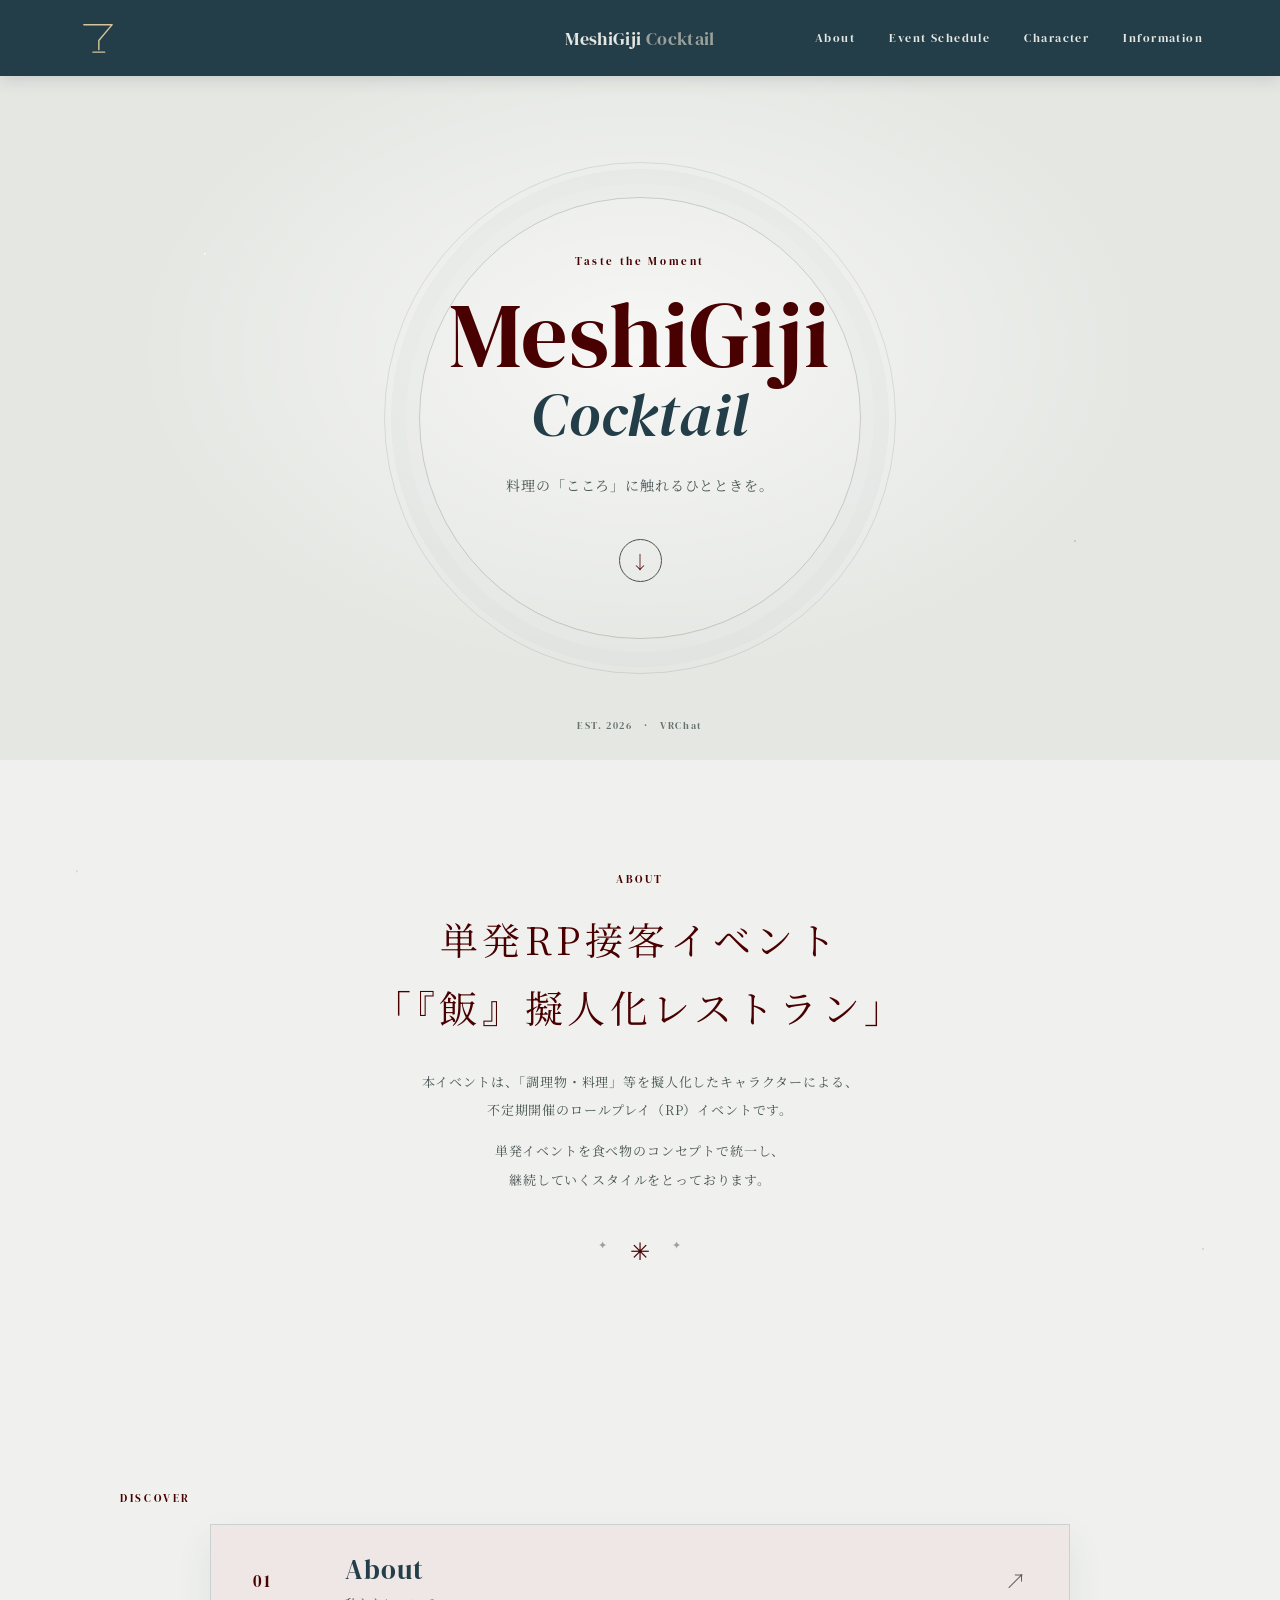
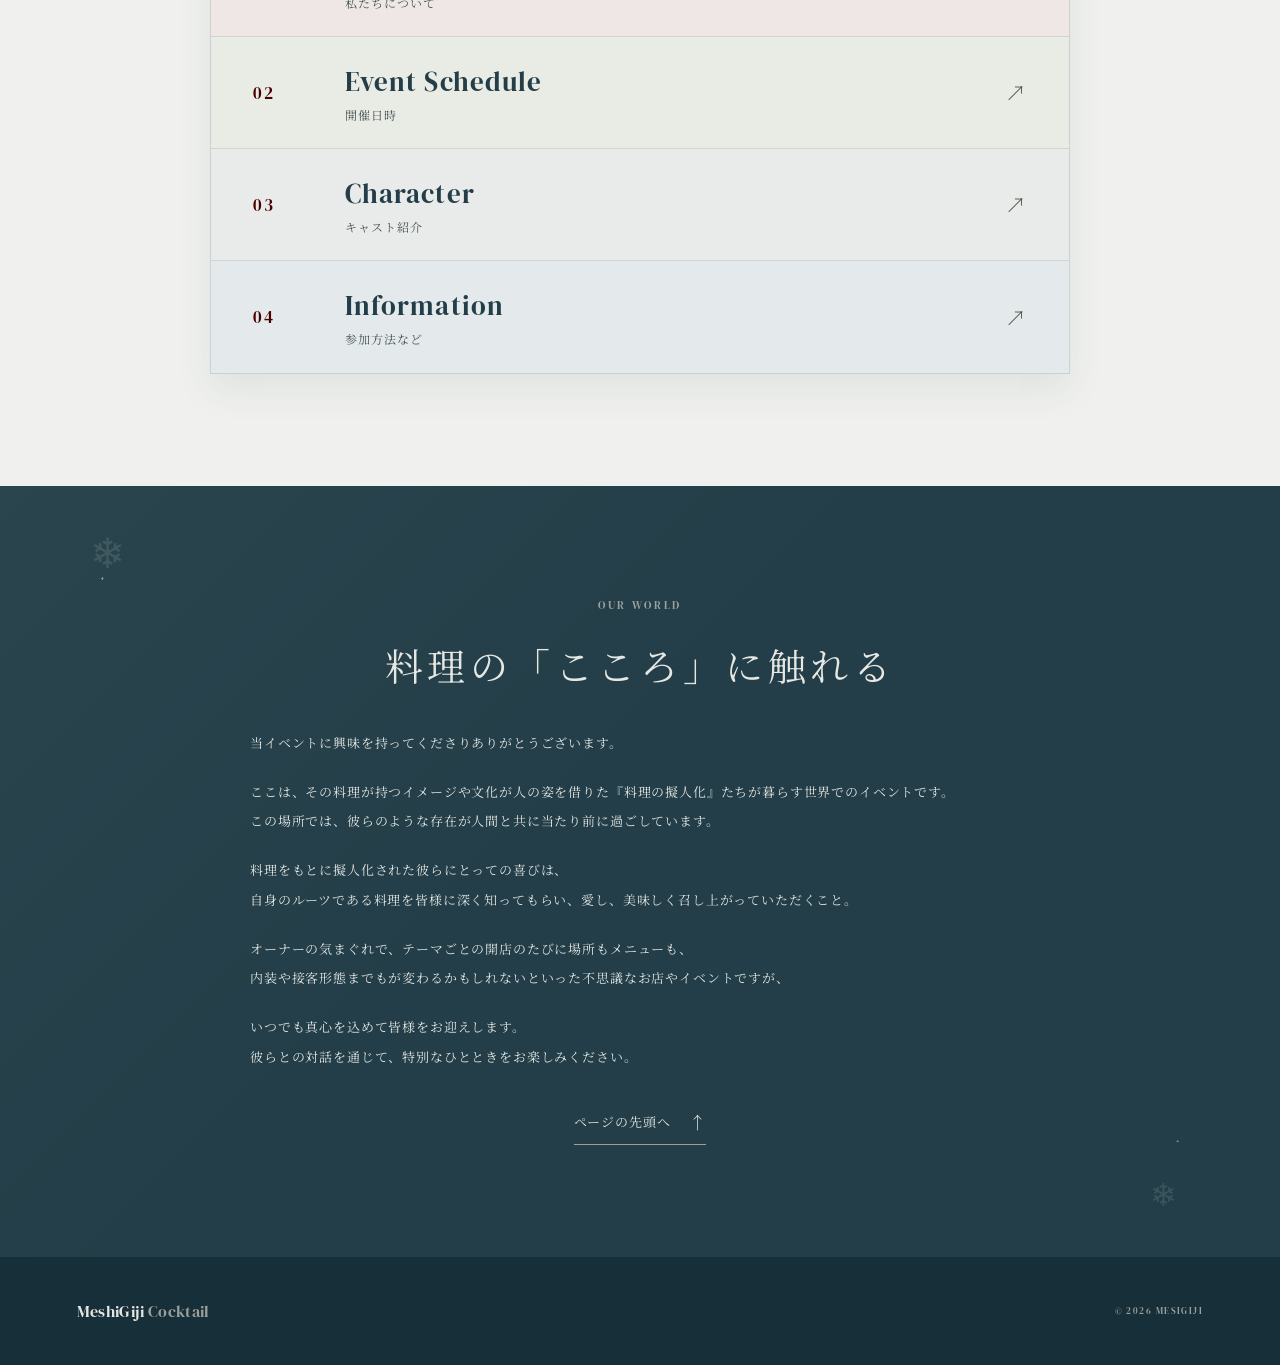
==== index.html @ dd45f4fa "ヒーロー表記を EST. 2026 · VRChat に変更" ====
<!doctype html>
<html lang="ja">
<head>
  <meta charset="utf-8">
  <meta name="viewport" content="width=device-width, initial-scale=1">
  <meta name="theme-color" content="#233e48">
  <meta name="description" content="料理の「こころ」に触れるひとときを。単発RP接客イベント『飯』擬人化レストラン">
  <title>MeshiGiji Cocktail</title>
  <link rel="preconnect" href="https://fonts.googleapis.com">
  <link rel="preconnect" href="https://fonts.gstatic.com" crossorigin>
  <link href="https://fonts.googleapis.com/css2?family=DM+Serif+Display&family=Noto+Serif+JP:wght@400;500;600&display=swap" rel="stylesheet">
  <link rel="stylesheet" href="style.css">
</head>
<body>
  <header class="site-header">
    <a class="brand" href="#top" aria-label="MeshiGiji Cocktail ホーム">
      <svg class="brand-mark" viewBox="0 0 48 48" aria-hidden="true" focusable="false">
        <path d="M7 8h34L25 27v11m-7 3h14" />
      </svg>
    </a>
    <a class="wordmark" href="#top">MeshiGiji <i>Cocktail</i></a>
    <button class="menu-toggle" type="button" aria-label="メニューを開く" aria-expanded="false" aria-controls="site-nav"><span></span><span></span></button>
    <nav class="site-nav" id="site-nav" aria-label="メインメニュー">
      <a href="index.html#about">About</a><a href="schedule.html">Event Schedule</a><a href="character.html">Character</a><a href="information.html">Information</a>
    </nav>
  </header>
  <main id="top">
    <section class="hero" aria-labelledby="hero-title">
      <p class="eyebrow">Taste the Moment</p>
      <h1 id="hero-title">MeshiGiji <span>Cocktail</span></h1>
      <p class="hero-copy">料理の「こころ」に触れるひとときを。</p>
      <a class="round-link" href="#about" aria-label="About へ移動">↓</a>
      <span class="hero-note">EST. 2026　·　VRChat</span>
    </section>
    <section class="intro section" id="about">
      <p class="eyebrow">ABOUT</p>
      <h2>単発RP接客イベント<br>「『飯』擬人化レストラン」</h2>
      <div class="section-copy about-copy">
        <p>本イベントは、「調理物・料理」等を擬人化したキャラクターによる、<br class="desktop-break">不定期開催のロールプレイ（RP）イベントです。</p>
        <p>単発イベントを食べ物のコンセプトで統一し、<br class="desktop-break">継続していくスタイルをとっております。</p>
      </div>
      <span class="ornament" aria-hidden="true">✳</span>
    </section>
    <section class="page-links section" aria-label="サイト案内">
      <p class="eyebrow">DISCOVER</p>
      <div class="layer-stack">
        <a class="layer-link layer-about" href="index.html#about"><span class="layer-index">01</span><span class="layer-copy"><span class="layer-title">About</span><span class="layer-description">私たちについて</span></span><span class="layer-arrow" aria-hidden="true">↗</span></a>
        <a class="layer-link layer-schedule" href="schedule.html"><span class="layer-index">02</span><span class="layer-copy"><span class="layer-title">Event Schedule</span><span class="layer-description">開催日時</span></span><span class="layer-arrow" aria-hidden="true">↗</span></a>
        <a class="layer-link layer-character" href="character.html"><span class="layer-index">03</span><span class="layer-copy"><span class="layer-title">Character</span><span class="layer-description">キャスト紹介</span></span><span class="layer-arrow" aria-hidden="true">↗</span></a>
        <a class="layer-link layer-information" href="information.html"><span class="layer-index">04</span><span class="layer-copy"><span class="layer-title">Information</span><span class="layer-description">参加方法など</span></span><span class="layer-arrow" aria-hidden="true">↗</span></a>
      </div>
    </section>
    <section class="closing section" id="guide">
      <p class="eyebrow">OUR WORLD</p>
      <h2>料理の「こころ」に触れる</h2>
      <div class="closing-copy">
        <p>当イベントに興味を持ってくださりありがとうございます。</p>
        <p>ここは、その料理が持つイメージや文化が人の姿を借りた『料理の擬人化』たちが暮らす世界でのイベントです。<br class="desktop-break">この場所では、彼らのような存在が人間と共に当たり前に過ごしています。</p>
        <p>料理をもとに擬人化された彼らにとっての喜びは、<br class="desktop-break">自身のルーツである料理を皆様に深く知ってもらい、愛し、美味しく召し上がっていただくこと。</p>
        <p>オーナーの気まぐれで、テーマごとの開店のたびに場所もメニューも、<br class="desktop-break">内装や接客形態までもが変わるかもしれないといった不思議なお店やイベントですが、</p>
        <p>いつでも真心を込めて皆様をお迎えします。<br class="desktop-break">彼らとの対話を通じて、特別なひとときをお楽しみください。</p>
      </div>
      <a class="text-link" href="#top">ページの先頭へ <span>↑</span></a>
    </section>
  </main>
  <footer class="site-footer"><a class="footer-brand" href="index.html">MeshiGiji <i>Cocktail</i></a><span>© 2026 MESIGIJI</span></footer>
  <script src="script.js"></script>
</body>
</html>
---- style.css ----
:root {
  --wine: #490001;
  --olive: #4e5345;
  --mist: #9aa09c;
  --blue: #233e48;
  --ink: #202c2c;
  --ink-soft: #475454;
  --cream: #e5e7e3;
  --paper: #f0f1ee;
  --serif: "DM Serif Display", "Noto Serif JP", serif;
  --jp: "Noto Serif JP", serif;
}

* { box-sizing: border-box; }
html { scroll-behavior: smooth; }
body {
  margin: 0;
  color: var(--ink);
  background-color: var(--cream);
  background-image:
    radial-gradient(2px 2px at 8% 14%, rgba(255,255,255,.8) 50%, transparent 60%),
    radial-gradient(1.5px 1.5px at 83% 24%, rgba(35,62,72,.18) 50%, transparent 60%),
    radial-gradient(2px 2px at 94% 78%, rgba(255,255,255,.9) 50%, transparent 60%),
    radial-gradient(1px 1px at 18% 88%, rgba(35,62,72,.15) 50%, transparent 60%);
  font: 14px var(--jp), serif;
  letter-spacing: .06em;
}

.site-header {
  height: 76px;
  padding: 0 clamp(22px, 6vw, 96px);
  display: flex;
  align-items: center;
  justify-content: space-between;
  position: relative;
  z-index: 2;
  color: var(--cream);
  background: var(--blue);
  box-shadow: 0 3px 16px rgba(13,32,39,.14);
}
.brand { display: flex; width: 42px; height: 42px; align-items: center; justify-content: center; color: inherit; }
.brand-mark { display: block; width: 40px; height: 40px; fill: none; stroke: #d5c598; stroke-width: 1.7; stroke-linecap: round; stroke-linejoin: round; }
.wordmark, .footer-brand {
  position: absolute; left: 50%; transform: translateX(-50%);
  color: inherit; text-decoration: none; font: 18px var(--serif); letter-spacing: .02em;
}
.wordmark i, .footer-brand i { color: var(--mist); font-style: normal; }
.site-nav { display: flex; gap: 34px; }
.site-nav a { color: inherit; text-decoration: none; font: 12px var(--serif); letter-spacing: .12em; }
.menu-toggle { display: none; }

.hero {
  min-height: 620px; height: min(76vh, 820px); position: relative; overflow: hidden;
  display: flex; flex-direction: column; align-items: center; justify-content: center;
  text-align: center;
  background:
    radial-gradient(ellipse at 50% 40%, rgba(255,255,255,.68), transparent 56%),
    radial-gradient(1.5px 1.5px at 16% 26%, rgba(255,255,255,.9) 50%, transparent 60%),
    radial-gradient(2px 2px at 84% 68%, rgba(35,62,72,.16) 50%, transparent 60%),
    var(--cream);
}
.hero::before, .hero::after {
  content: ""; position: absolute; width: 440px; height: 440px; border: 1px solid rgba(78,83,69,.24);
  border-radius: 50%; pointer-events: none;
}
.hero::before { box-shadow: 0 0 0 13px rgba(255,255,255,.10), 0 0 0 28px rgba(35,62,72,.025); }
.hero::after { width: 510px; height: 510px; border-color: rgba(35,62,72,.12); }
.eyebrow { margin: 0 0 18px; color: var(--wine); font: 11px var(--serif); letter-spacing: .24em; }
h1, h2, p { margin-top: 0; }
h1 { margin-bottom: 24px; color: var(--wine); font: clamp(44px, 8vw, 92px)/1.05 var(--serif); letter-spacing: .01em; }
h1 span { display: block; color: var(--blue); font-size: .65em; font-style: italic; }
.hero-copy { margin-bottom: 38px; color: var(--ink-soft); font-size: 14px; line-height: 2.2; }
.round-link { width: 43px; height: 43px; display: grid; place-items: center; border: 1px solid var(--olive); border-radius: 50%; color: var(--wine); text-decoration: none; font-size: 18px; transition: .2s; }
.round-link:hover { color: white; background: var(--olive); }
.hero-note { position: absolute; bottom: 28px; color: #65716f; font: 10px var(--serif); letter-spacing: .16em; }

.section { padding: 112px max(24px, calc((100% - 1040px)/2)); }
.site-header a, .site-header button { scroll-margin-top: 16px; }
.section[id], .hero[id] { scroll-margin-top: 24px; }
.intro {
  position: relative; text-align: center; background-color: var(--paper);
  background-image: radial-gradient(2px 2px at 6% 18%, rgba(35,62,72,.13) 50%, transparent 60%), radial-gradient(2px 2px at 94% 79%, rgba(35,62,72,.13) 50%, transparent 60%);
}
.intro h2, .closing h2 { margin: 0 0 26px; color: var(--wine); font: clamp(25px, 4vw, 38px)/1.8 var(--jp); font-weight: 400; letter-spacing: .12em; }
.section-copy { color: var(--ink-soft); font-size: 13px; line-height: 2.2; }
.about-copy p { margin: 0 0 12px; }
.ornament { display: block; position: relative; margin-top: 38px; color: var(--wine); font-size: 24px; }
.ornament::before, .ornament::after { content: "✦"; position: absolute; top: 4px; color: var(--mist); font-size: 11px; }
.ornament::before { left: calc(50% - 42px); }
.ornament::after { right: calc(50% - 42px); }

.collection {
  background-color: var(--cream);
  background-image: radial-gradient(1.5px 1.5px at 4% 15%, rgba(255,255,255,.9) 50%, transparent 60%), radial-gradient(2px 2px at 97% 45%, rgba(35,62,72,.13) 50%, transparent 60%);
}
.section-heading { display: flex; align-items: end; justify-content: space-between; margin-bottom: 40px; }
.section-heading h2 { margin: 0; color: var(--wine); font: 36px var(--serif); letter-spacing: .04em; }
.heading-note { margin: 0 0 5px; color: var(--ink-soft); font: 12px var(--serif); letter-spacing: .04em; }
.card-grid { display: grid; grid-template-columns: repeat(3, 1fr); gap: 26px; }
.feature-card { color: inherit; text-align: center; text-decoration: none; }
.card-art {
  width: min(100%, 260px); aspect-ratio: 1; position: relative; overflow: hidden; display: grid; place-items: center;
  margin: 0 auto 21px; border: 1px solid rgba(35,62,72,.18); border-radius: 50%; box-shadow: 0 5px 14px rgba(35,62,72,.07); transition: transform .3s;
}
.feature-card:hover .card-art { transform: translateY(-5px); }
.card-art::before, .card-art::after { content: ""; position: absolute; width: 72%; height: 72%; border: 1px solid rgba(35,62,72,.14); border-radius: 50%; }
.card-art::after { width: 56%; height: 56%; border-color: rgba(73,0,1,.13); }
.card-art span { z-index: 1; color: var(--blue); font: 30px var(--serif); }
.art-one { background: radial-gradient(circle at 38% 35%, #f5f7f4, #dfe6e3 72%, #9aa09c); }
.art-two { background: radial-gradient(circle at 62% 38%, #f5f7f4, #e5e7e3 72%, #9aa09c); }
.art-three { background: radial-gradient(circle at 38% 30%, #f5f7f4, #e7e4df 72%, #9aa09c); }
.card-label { display: block; margin-bottom: 6px; color: var(--wine); font: 19px var(--serif); }
.card-caption { color: var(--ink-soft); font-size: 11px; }
.page-links { background: var(--paper); }
.layer-stack { display: grid; gap: 0; max-width: 860px; margin: 0 auto; border: 1px solid rgba(35,62,72,.18); box-shadow: 0 16px 34px rgba(35,62,72,.08); }
.layer-link { min-height: 112px; padding: 20px clamp(20px, 4vw, 42px); display: grid; grid-template-columns: 70px 1fr 30px; align-items: center; gap: 22px; color: var(--ink); text-decoration: none; border-bottom: 1px solid rgba(35,62,72,.12); transition: filter .2s, padding .2s; }
.layer-link:last-child { border-bottom: 0; }
.layer-link:hover { filter: brightness(.97); padding-left: clamp(25px, 4.5vw, 48px); }
.layer-about { background: #eee7e5; }
.layer-schedule { background: #e9ebe5; }
.layer-character { background: #e8ebea; }
.layer-information { background: #e4eaeb; }
.layer-index { color: var(--wine); font: 17px var(--serif); letter-spacing: .1em; }
.layer-copy { display: grid; gap: 6px; }
.layer-title { color: var(--blue); font: clamp(20px, 3vw, 27px) var(--serif); letter-spacing: .04em; }
.layer-description { color: var(--ink-soft); font-size: 12px; letter-spacing: .08em; }
.layer-arrow { color: var(--olive); text-align: right; font: 21px var(--serif); }
.subpage-main { min-height: 62vh; }
.subpage-heading { min-height: 340px; display: flex; flex-direction: column; align-items: center; justify-content: center; text-align: center; background: radial-gradient(ellipse at 50% 40%, rgba(255,255,255,.65), transparent 58%), var(--cream); }
.subpage-heading h1 { margin: 0 0 14px; font-size: clamp(38px, 7vw, 68px); }
.subpage-heading p:last-child { color: var(--ink-soft); font-size: 13px; }
.subpage-content { max-width: 900px; min-height: 300px; margin: 0 auto; padding: 86px 24px; text-align: center; }
.subpage-content h2 { margin-bottom: 20px; color: var(--wine); font: 30px var(--jp); font-weight: 400; }
.subpage-content p { color: var(--ink-soft); line-height: 2.2; }
.back-home { display: inline-block; margin-top: 24px; padding-bottom: 7px; border-bottom: 1px solid var(--mist); color: var(--blue); text-decoration: none; font: 13px var(--serif); }
.character-heading { min-height: 280px; }
.character-title-strip { width: min(100%, 1400px); min-height: 155px; margin: 0 auto; padding: 25px clamp(26px, 7.5vw, 112px) 19px; display: flex; align-items: flex-end; justify-content: space-between; gap: 20px; border-bottom: 1px solid rgba(78,83,69,.2); background: var(--paper); }
.character-title-strip .eyebrow { margin: 0 0 7px; color: var(--olive); }
.character-title-strip h2 { margin: 0; color: var(--blue); font: clamp(54px, 7.5vw, 104px)/.94 var(--serif); letter-spacing: .01em; }
.character-title-strip .character-japanese { margin: 0 0 8px; font-size: clamp(20px, 2.5vw, 30px); }
.character-hero { width: min(100%, 1400px); aspect-ratio: 3508 / 2480; height: auto; min-height: 0; position: relative; z-index: 8; isolation: isolate; margin: 0 auto; overflow: visible; background: #e8e6df; }
.character-backdrop { position: absolute; z-index: 0; inset: 0; display: block; overflow: hidden; pointer-events: none; }
.character-backdrop img { width: 100%; height: 100%; display: block; object-fit: cover; opacity: 1; filter: saturate(.98) contrast(1.03); }
.character-hero--tom .character-backdrop img { object-position: center 38%; }
.character-hero--paradiel .character-backdrop img { object-position: center 43%; }
.character-hero-wash { position: absolute; z-index: 1; inset: 0; pointer-events: none; background: linear-gradient(90deg, rgba(245,247,244,.28) 0%, rgba(245,247,244,.18) 32%, rgba(245,247,244,.035) 63%, rgba(35,62,72,.01) 100%), linear-gradient(0deg, rgba(35,62,72,.08), transparent 28%); }
.character-hero-copy { position: absolute; z-index: 3; top: 10%; left: clamp(26px, 7.5vw, 112px); width: min(35%, 560px); }
.character-hero--tom .character-hero-copy { width: min(29%, 460px); }
.character-hero-copy .eyebrow { margin-bottom: 13px; color: var(--olive); }
.character-hero-copy h2 { margin: 0; color: var(--blue); font: clamp(58px, 9vw, 120px)/.95 var(--serif); letter-spacing: .015em; }
.character-japanese { margin: 13px 0 0; color: var(--blue); font: clamp(21px, 3vw, 34px) var(--jp); letter-spacing: .12em; }
.character-hero-meta { width: min(100%, 390px); margin-top: 20px; padding: 12px 15px; display: grid; gap: 5px; border-left: 2px solid var(--blue); color: var(--blue); background: rgba(245,247,244,.77); }
.character-hero-meta > span { color: var(--olive); font: 9px var(--serif); letter-spacing: .18em; }
.character-hero-meta > strong { color: var(--wine); font: 17px var(--serif); font-weight: 400; letter-spacing: .03em; }
.character-hero-meta .character-hero-quote { margin: 4px 0 0; font-size: 14px; line-height: 1.8; }
.character-hero-meta .character-hero-motto { margin: 0; color: var(--ink-soft); font-size: 11px; line-height: 1.8; }
.character-standee-link { position: absolute; z-index: 30; right: clamp(8px, 4vw, 62px); bottom: -10%; height: 112%; aspect-ratio: 9 / 16; max-width: 62%; display: block; cursor: zoom-in; }
.character-standee { width: 100%; height: 100%; display: block; object-fit: contain; object-position: bottom; }
.character-hero--tom .character-standee-link { right: clamp(12px, 6vw, 88px); }
.character-hero--paradiel .character-standee-link { right: clamp(8px, 3vw, 46px); }
.character-hero-index { position: absolute; z-index: 6; left: clamp(26px, 7.5vw, 112px); bottom: 25px; color: white; font: 12px var(--serif); letter-spacing: .12em; text-shadow: 0 1px 8px rgba(20,35,38,.55); }
.character-hero-index i { color: rgba(255,255,255,.8); font-style: normal; }
.character-info-band { position: relative; z-index: 6; width: min(calc(100% - 48px), 1320px); margin: 96px auto 116px; padding: clamp(24px, 3vw, 42px); display: grid; grid-template-columns: minmax(0,1fr) minmax(0,1fr); gap: 26px 38px; border-top: 3px solid var(--blue); color: var(--ink); background: rgba(245,247,244,.9); box-shadow: 0 18px 48px rgba(20,35,38,.12); backdrop-filter: blur(3px); }
.band-copy h3 { margin: 0 0 8px; color: var(--blue); font: 14px var(--jp); font-weight: 500; }
.band-copy p { margin: 0; color: var(--ink-soft); font-size: 12px; line-height: 1.85; }
.band-copy--cocktail { grid-column: 1 / -1; padding-bottom: 22px; display: grid; grid-template-columns: minmax(120px,.55fr) minmax(180px,1fr) minmax(260px,1.8fr); align-items: baseline; gap: 7px 22px; border-bottom: 1px solid rgba(78,83,69,.22); }
.band-copy--cocktail > span { color: var(--olive); font: 9px var(--serif); letter-spacing: .18em; }
.band-copy--cocktail h3 { margin: 0; color: var(--wine); font: 20px var(--serif); font-weight: 400; }
.band-copy--cocktail .band-quote { color: var(--blue); font: 14px/1.8 var(--jp); }
.band-copy--cocktail .band-motto { grid-column: 2 / -1; color: var(--ink-soft); font-size: 11px; }
.profile-photo-wrap { position: sticky; top: 24px; padding: 12px; background: var(--paper); box-shadow: 0 12px 30px rgba(35,62,72,.1); }
.profile-photo-link { display: block; cursor: zoom-in; }
.profile-photo { width: 100%; display: block; aspect-ratio: 1.32; object-fit: cover; }
.photo-zoom-hint { position: absolute; right: 12px; bottom: 12px; padding: 7px 10px; color: white; background: rgba(35,62,72,.78); font-size: 10px; letter-spacing: .05em; opacity: .88; }
.photo-lightbox { position: fixed; inset: 0; width: min(94vw, 1500px); height: min(92vh, 1100px); max-width: none; max-height: none; padding: 44px 18px 18px; overflow: hidden; border: 1px solid rgba(255,255,255,.28); background: rgba(20,34,39,.97); box-shadow: 0 18px 70px rgba(0,0,0,.38); }
.photo-lightbox::backdrop { background: rgba(9,18,22,.82); backdrop-filter: blur(4px); }
.photo-lightbox img { width: 100%; height: 100%; display: block; object-fit: contain; }
.lightbox-close { position: absolute; top: 7px; right: 12px; width: 34px; height: 34px; border: 1px solid rgba(255,255,255,.45); border-radius: 50%; color: white; background: transparent; cursor: pointer; font: 27px/1 var(--serif); }
.lightbox-close:hover { background: rgba(255,255,255,.14); }
.photo-caption { margin: 12px 3px 2px; color: var(--olive); font: 9px var(--serif); letter-spacing: .2em; }
.profile-content > .eyebrow { margin-bottom: 8px; }
.profile-content h2 { margin: 0 0 24px; color: var(--wine); font: clamp(34px, 5vw, 52px) var(--jp); font-weight: 400; }
.profile-content h2 span { margin-left: 10px; color: var(--blue); font: .62em var(--serif); }
.cocktail-name { margin: 0 0 22px; padding: 15px 0; display: grid; gap: 4px; border-top: 1px solid rgba(78,83,69,.28); border-bottom: 1px solid rgba(78,83,69,.28); color: var(--olive); font: 9px var(--serif); letter-spacing: .18em; }
.cocktail-name strong { color: var(--blue); font: 20px var(--serif); font-weight: 400; letter-spacing: .04em; }
.cocktail-name span { color: var(--ink-soft); font: 11px var(--jp); letter-spacing: .06em; }
.profile-content blockquote { margin: 0 0 8px; color: var(--wine); font: clamp(18px, 2.5vw, 23px) var(--jp); letter-spacing: .06em; }
.cocktail-phrase { margin: 0 0 30px; color: var(--ink-soft); font-size: 12px; }
.profile-text-block { margin-top: 28px; }
.profile-text-block h3 { margin: 0 0 10px; color: var(--blue); font: 16px var(--jp); font-weight: 500; }
.profile-text-block p { margin: 0; color: var(--ink-soft); font-size: 13px; line-height: 2.15; }
.character-back { padding: 0 24px 72px; text-align: center; }
.character-hero--alex .character-backdrop img { object-position: 50% 0%; }
.character-hero--camellia .character-backdrop img { object-position: 50% 42%; }
.character-hero--alex .character-hero-wash { background: linear-gradient(90deg, rgba(245,247,244,.32) 0%, rgba(245,247,244,.2) 30%, rgba(245,247,244,.04) 65%, rgba(35,62,72,.01) 100%), linear-gradient(0deg, rgba(35,62,72,.08), transparent 28%); }
.character-hero--camellia .character-hero-wash { background: linear-gradient(90deg, rgba(245,247,244,.22) 0%, rgba(245,247,244,.13) 30%, rgba(245,247,244,.025) 63%, rgba(35,62,72,.01) 100%), linear-gradient(0deg, rgba(35,62,72,.09), transparent 28%); }
.character-backdrop.is-missing { background: linear-gradient(125deg, #d8d6cb 0%, #b9b8ae 55%, #84877e 100%); }
.character-hero--camellia .character-backdrop.is-missing { background: linear-gradient(125deg, #713c37 0%, #9a5a50 56%, #d6a18f 100%); }
.character-backdrop.is-missing::after { content: "MESHI GIJI · CHARACTER"; position: absolute; right: 5%; bottom: 7%; color: rgba(255,255,255,.55); font: clamp(18px, 4vw, 48px) var(--serif); letter-spacing: .16em; }
.placeholder-section { min-height: 300px; text-align: center; background-color: var(--paper); }
.placeholder-section:nth-of-type(even) { background-color: var(--cream); }
.placeholder-section h2 { margin: 0 0 16px; color: var(--wine); font: clamp(28px, 4vw, 38px) var(--serif); }
.placeholder-section > p:last-child { color: var(--ink-soft); font-size: 13px; line-height: 2; }

.closing {
  position: relative; overflow: hidden; text-align: center; color: var(--cream); background-color: var(--blue);
  background-image: radial-gradient(2px 2px at 8% 12%, rgba(255,255,255,.42) 50%, transparent 60%), radial-gradient(2px 2px at 92% 85%, rgba(255,255,255,.32) 50%, transparent 60%), linear-gradient(135deg, rgba(255,255,255,.035), transparent 45%);
}
.closing::before, .closing::after { content: "❄"; position: absolute; color: rgba(223,230,227,.13); font: 42px var(--serif); pointer-events: none; }
.closing::before { top: 38px; left: 7%; }
.closing::after { right: 8%; bottom: 40px; font-size: 32px; }
.closing .eyebrow { color: var(--mist); }
.closing h2 { margin-bottom: 28px; color: var(--cream); }
.closing-copy { max-width: 780px; margin: 0 auto 38px; color: #e1e5e2; text-align: left; font-size: 13px; line-height: 2.25; }
.closing-copy p { margin: 0 0 20px; }
.closing-copy p:last-child { margin-bottom: 0; }
.text-link { display: inline-flex; align-items: center; gap: 18px; padding-bottom: 9px; border-bottom: 1px solid var(--mist); color: var(--cream); text-decoration: none; font: 13px var(--serif); }
.text-link span { font-size: 17px; }
.site-footer { min-height: 108px; padding: 28px clamp(22px, 6vw, 96px); position: relative; display: flex; align-items: center; justify-content: space-between; color: var(--cream); background: #172f38; }
.footer-brand { position: static; transform: none; font-size: 16px; }
.site-footer > span { color: var(--mist); font: 9px var(--serif); letter-spacing: .16em; }

/* Schedule and joining information */
.schedule-content, .information-content { max-width: 1180px; margin: 0 auto; padding: clamp(64px, 9vw, 120px) clamp(24px, 7vw, 100px); }
.schedule-content > .eyebrow, .information-content > .eyebrow { color: var(--olive); }
.schedule-content > h2, .information-content > h2 { margin: 0 0 42px; color: var(--wine); font: clamp(30px, 4vw, 46px) var(--jp); font-weight: 400; }
.schedule-list { display: grid; gap: 18px; }
.schedule-card { position: relative; min-height: 150px; padding: 28px clamp(22px, 4vw, 52px); display: grid; grid-template-columns: 55px 1fr auto; align-items: center; gap: 22px; border-left: 3px solid var(--blue); background: rgba(154,160,156,.13); }
.schedule-card--grand { border-left-color: var(--wine); background: rgba(73,0,1,.055); }
.schedule-number { color: var(--olive); font: 18px var(--serif); }
.schedule-date { margin: 0 0 8px; display: flex; flex-wrap: wrap; gap: 14px; align-items: baseline; color: var(--blue); }
.schedule-date time { font: 25px var(--serif); }
.schedule-date span { font-size: 14px; }
.schedule-card h3 { margin: 0; color: var(--ink); font: 20px var(--jp); font-weight: 500; }
.schedule-tag { align-self: start; padding: 7px 10px; border: 1px solid rgba(35,62,72,.28); color: var(--blue); font: 9px var(--serif); letter-spacing: .14em; white-space: nowrap; }
.schedule-card--grand .schedule-tag { border-color: rgba(73,0,1,.25); color: var(--wine); }
.schedule-note, .information-footnote { margin: 22px 0 36px; color: var(--ink-soft); font-size: 12px; line-height: 1.9; }
.join-steps { border-top: 1px solid rgba(78,83,69,.25); }
.join-step { padding: 30px 0; display: grid; grid-template-columns: 68px 1fr; gap: 20px; border-bottom: 1px solid rgba(78,83,69,.25); }
.step-number { color: var(--wine); font: 28px var(--serif); }
.join-step h3 { margin: 0 0 11px; color: var(--blue); font: 18px/1.7 var(--jp); font-weight: 500; }
.join-step p { margin: 0; color: var(--ink-soft); font-size: 13px; line-height: 1.9; }
.reservation-note { color: var(--wine); font-size: .8em; }
.action-links { margin-top: 19px; display: flex; flex-wrap: wrap; gap: 12px; }
.action-button { min-height: 46px; padding: 12px 18px; display: inline-flex; align-items: center; justify-content: center; gap: 18px; border: 1px solid var(--blue); color: white; background: var(--blue); text-decoration: none; font-size: 12px; transition: background .2s, color .2s; }
.action-button:hover { color: var(--blue); background: transparent; }
.action-button--light { color: var(--blue); background: transparent; }
.action-button--light:hover { color: white; background: var(--blue); }
.form-button[aria-disabled="true"] { opacity: .55; cursor: not-allowed; }
.information-content .back-home, .schedule-content .back-home { display: inline-block; }
.photo-lightbox img { transform: scale(1); transform-origin: center; transition: transform .12s ease-out; cursor: zoom-in; }
.photo-lightbox img { touch-action: none; user-select: none; }
.lightbox-hint { position: absolute; z-index: 1; left: 18px; top: 15px; color: rgba(255,255,255,.72); font-size: 11px; letter-spacing: .04em; pointer-events: none; }
.lightbox-close { z-index: 2; }
.photo-lightbox img:active { transition: none; }

@media (min-width: 641px) and (max-width: 1520px) {
  .character-hero { height: auto; min-height: 0; aspect-ratio: 3508 / 2480; }
  .character-standee-link { right: 2%; bottom: 0; height: 100%; max-width: 70%; }
  .character-info-band { margin: 24px auto 88px; padding: 28px; grid-template-columns: 1fr 1fr; gap: 22px 28px; }
  .band-copy--cocktail { grid-template-columns: minmax(110px,.7fr) minmax(160px,1fr) minmax(220px,1.8fr); }
  .band-copy p { font-size: 11px; }
}

@media (max-width: 640px) {
  .site-header { height: 64px; padding: 0 22px; }
  .wordmark { font-size: 16px; }
  .site-nav { display: none; position: absolute; top: 64px; left: 0; right: 0; padding: 24px; flex-direction: column; align-items: center; gap: 24px; background: var(--blue); }
  .site-nav.is-open { display: flex; }
  .menu-toggle { width: 30px; height: 30px; padding: 4px; display: flex; flex-direction: column; justify-content: center; gap: 6px; border: 0; background: none; }
  .menu-toggle span { width: 21px; height: 1px; background: #d5dbd7; }
  .hero { min-height: 590px; height: 78vh; }
  .hero::before { width: 310px; height: 310px; }
  .hero::after { width: 365px; height: 365px; }
  .hero-copy { font-size: 13px; }
  .section { padding: 82px 24px; }
  .intro h2 { font-size: 24px; }
  .section-heading { display: block; margin-bottom: 28px; }
  .section-heading h2 { font-size: 31px; }
  .heading-note { margin-top: 12px; }
  .card-grid { grid-template-columns: 1fr; gap: 37px; }
  .card-art { width: min(68vw, 230px); }
  .closing-copy { font-size: 12px; line-height: 2.1; }
  .desktop-break { display: none; }
  .closing::before { top: 22px; left: 3%; font-size: 31px; }
  .closing::after { right: 4%; bottom: 22px; }
  .site-footer { min-height: 96px; }
  .footer-brand { font-size: 14px; }
  .site-footer > span { font-size: 8px; }
  .layer-link { min-height: 98px; padding: 17px 18px; grid-template-columns: 42px 1fr 24px; gap: 12px; }
  .layer-link:hover { padding-left: 22px; }
  .layer-index { font-size: 14px; }
  .layer-description { font-size: 11px; }
  .subpage-heading { min-height: 280px; padding: 40px 20px; }
  .subpage-content { min-height: 260px; padding: 64px 24px; }
  .schedule-content, .information-content { padding: 64px 24px 78px; }
  .schedule-card { min-height: 132px; padding: 22px 18px; grid-template-columns: 34px 1fr; gap: 13px; }
  .schedule-tag { grid-column: 2; justify-self: start; margin-top: 2px; }
  .schedule-date { gap: 8px; }
  .schedule-date time { font-size: 21px; }
  .schedule-date span { font-size: 12px; }
  .schedule-card h3 { font-size: 17px; }
  .join-step { grid-template-columns: 42px 1fr; gap: 12px; padding: 24px 0; }
  .join-step h3 { font-size: 16px; }
  .join-step p { font-size: 12px; }
  .action-links { flex-direction: column; align-items: stretch; }
  .action-button { width: 100%; }
  .photo-lightbox { width: 96vw; height: 90vh; padding: 44px 8px 8px; }
  .profile-text-block p { font-size: 12px; }
  .character-title-strip { min-height: 112px; padding: 18px 22px 14px; gap: 10px; }
  .character-title-strip .eyebrow { margin-bottom: 4px; font-size: 8px; letter-spacing: .12em; }
  .character-title-strip h2 { font-size: clamp(38px, 10vw, 62px); }
  .character-title-strip .character-japanese { margin-bottom: 4px; font-size: 19px; }
  .character-hero { min-height: 600px; height: 155vw; max-height: 760px; margin-bottom: 0; overflow: visible; }
  .character-hero--tom .character-backdrop img { object-position: 42% center; }
  .character-hero--paradiel .character-backdrop img { object-position: 48% center; }
  .character-hero--alex .character-backdrop img { object-position: 35% 0%; transform: translateY(3%) scale(1.06); }
  .character-hero-wash { background: linear-gradient(180deg, rgba(245,247,244,.34) 0%, rgba(245,247,244,.22) 35%, rgba(245,247,244,.04) 76%), linear-gradient(0deg, rgba(35,62,72,.08), transparent 25%); }
  .character-standee-link { right: 0; bottom: 0; height: 94%; max-width: 82%; }
  .character-hero-index { left: 22px; bottom: 18px; }
  .character-info-band { width: calc(100% - 32px); margin: 18px auto 74px; padding: 20px; grid-template-columns: 1fr; gap: 19px; }
  .band-copy--cocktail { grid-column: 1; padding-bottom: 16px; grid-template-columns: 1fr; gap: 7px; }
  .band-copy--cocktail .band-motto { grid-column: 1; }
  .band-copy p { font-size: 12px; line-height: 1.9; }
}


/* --- Cocktail reading (katakana) --- */
.cocktail-reading { display: block; margin-top: 4px; color: var(--ink-soft); font: 11px var(--jp); font-weight: 400; letter-spacing: .1em; }
.character-title-strip h2 { scroll-margin-top: 24px; }

/* --- New character backdrops --- */
.character-hero--capone .character-backdrop img { object-position: center 38%; }
.character-hero--pakuha .character-backdrop img { object-position: center 35%; }
.character-hero--arangela .character-backdrop img { object-position: center 40%; }

/* --- Collection: taste map --- */
.taste-map { position: relative; max-width: 860px; margin: 40px auto 10px; aspect-ratio: 4 / 3; border: 1px solid rgba(35,62,72,.18); background:
  linear-gradient(90deg, transparent calc(50% - .5px), rgba(35,62,72,.14) 50%, transparent calc(50% + .5px)),
  linear-gradient(0deg, transparent calc(50% - .5px), rgba(35,62,72,.14) 50%, transparent calc(50% + .5px)),
  #f7f5ee; box-shadow: 0 16px 34px rgba(35,62,72,.08); }
.taste-axis { position: absolute; z-index: 1; color: var(--ink-soft); font-size: 11px; letter-spacing: .16em; }
.taste-axis--top { top: 12px; left: 50%; transform: translateX(-50%); }
.taste-axis--bottom { bottom: 12px; left: 50%; transform: translateX(-50%); }
.taste-axis--left { left: 14px; top: 50%; transform: translateY(-50%); }
.taste-axis--right { right: 14px; top: 50%; transform: translateY(-50%); }
.map-dot { position: absolute; z-index: 2; width: 34px; height: 34px; margin: -17px 0 0 -17px; border-radius: 50%; background: var(--c); border: 2px solid rgba(255,255,255,.9); box-shadow: 0 4px 14px rgba(35,62,72,.25); display: block; text-decoration: none; }
.map-dot__tip { position: absolute; z-index: 5; left: 50%; bottom: calc(100% + 10px); transform: translateX(-50%) translateY(4px); display: grid; gap: 2px; padding: 8px 12px; background: var(--blue); color: #fff; font-size: 11px; text-align: center; white-space: nowrap; opacity: 0; pointer-events: none; transition: opacity .2s, transform .2s; }
.map-dot__tip strong { font: 13px var(--serif); font-weight: 400; letter-spacing: .05em; }
.map-dot:hover .map-dot__tip, .map-dot:focus-visible .map-dot__tip { opacity: 1; transform: translateX(-50%) translateY(0); }
.map-dot__label { display: none; }

/* --- Collection: cocktail menu --- */
.menu-groups { max-width: 860px; margin: 44px auto 0; display: grid; gap: 36px; text-align: left; }
.menu-group h3 { margin: 0 0 6px; padding-bottom: 8px; border-bottom: 1px solid rgba(35,62,72,.18); color: var(--blue); font: 18px var(--jp); font-weight: 500; letter-spacing: .12em; }
.menu-item { display: flex; align-items: center; gap: 16px; padding: 14px 6px; border-bottom: 1px solid rgba(35,62,72,.08); color: var(--ink); text-decoration: none; transition: background .2s; }
.menu-item:hover { background: rgba(35,62,72,.045); }
.menu-dot { flex: none; width: 18px; height: 18px; border-radius: 50%; background: var(--c); box-shadow: inset 0 0 0 2px rgba(255,255,255,.65), 0 2px 6px rgba(35,62,72,.2); }
.menu-copy { display: grid; gap: 3px; }
.menu-name { color: var(--wine); font: 17px var(--serif); letter-spacing: .03em; }
.menu-reading { margin-left: 8px; color: var(--ink-soft); font: 11px var(--jp); letter-spacing: .08em; }
.menu-desc { color: var(--ink-soft); font-size: 12px; line-height: 1.7; }
.menu-tag { flex: none; margin-left: auto; padding: 3px 7px; border: 1px solid rgba(78,83,69,.4); color: var(--olive); font: 9px var(--serif); letter-spacing: .16em; }

@media (max-width: 640px) {
  .taste-map { aspect-ratio: 3 / 4; }
  .map-dot__label { display: block; position: absolute; top: calc(100% + 5px); left: 50%; transform: translateX(-50%); color: var(--blue); font: 10px var(--serif); letter-spacing: .04em; white-space: nowrap; }
  .map-dot__tip { display: none; }
}
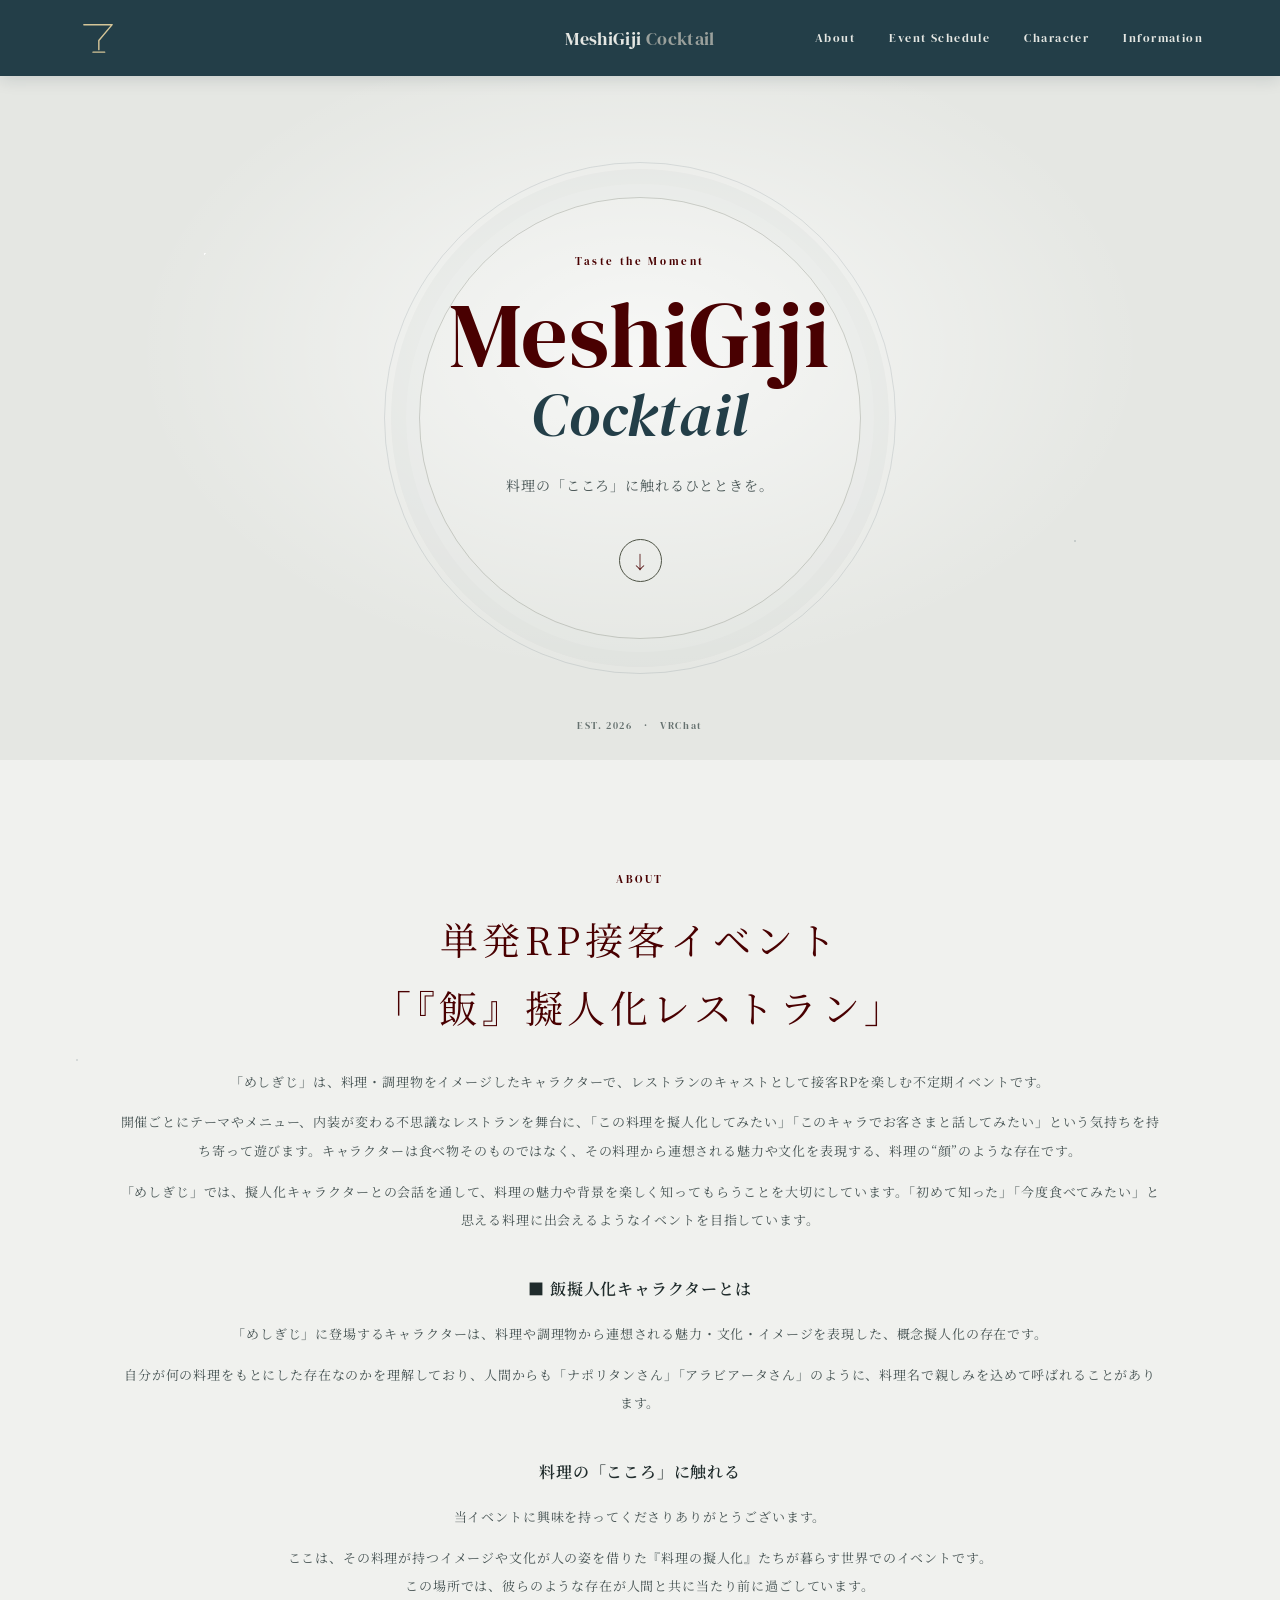
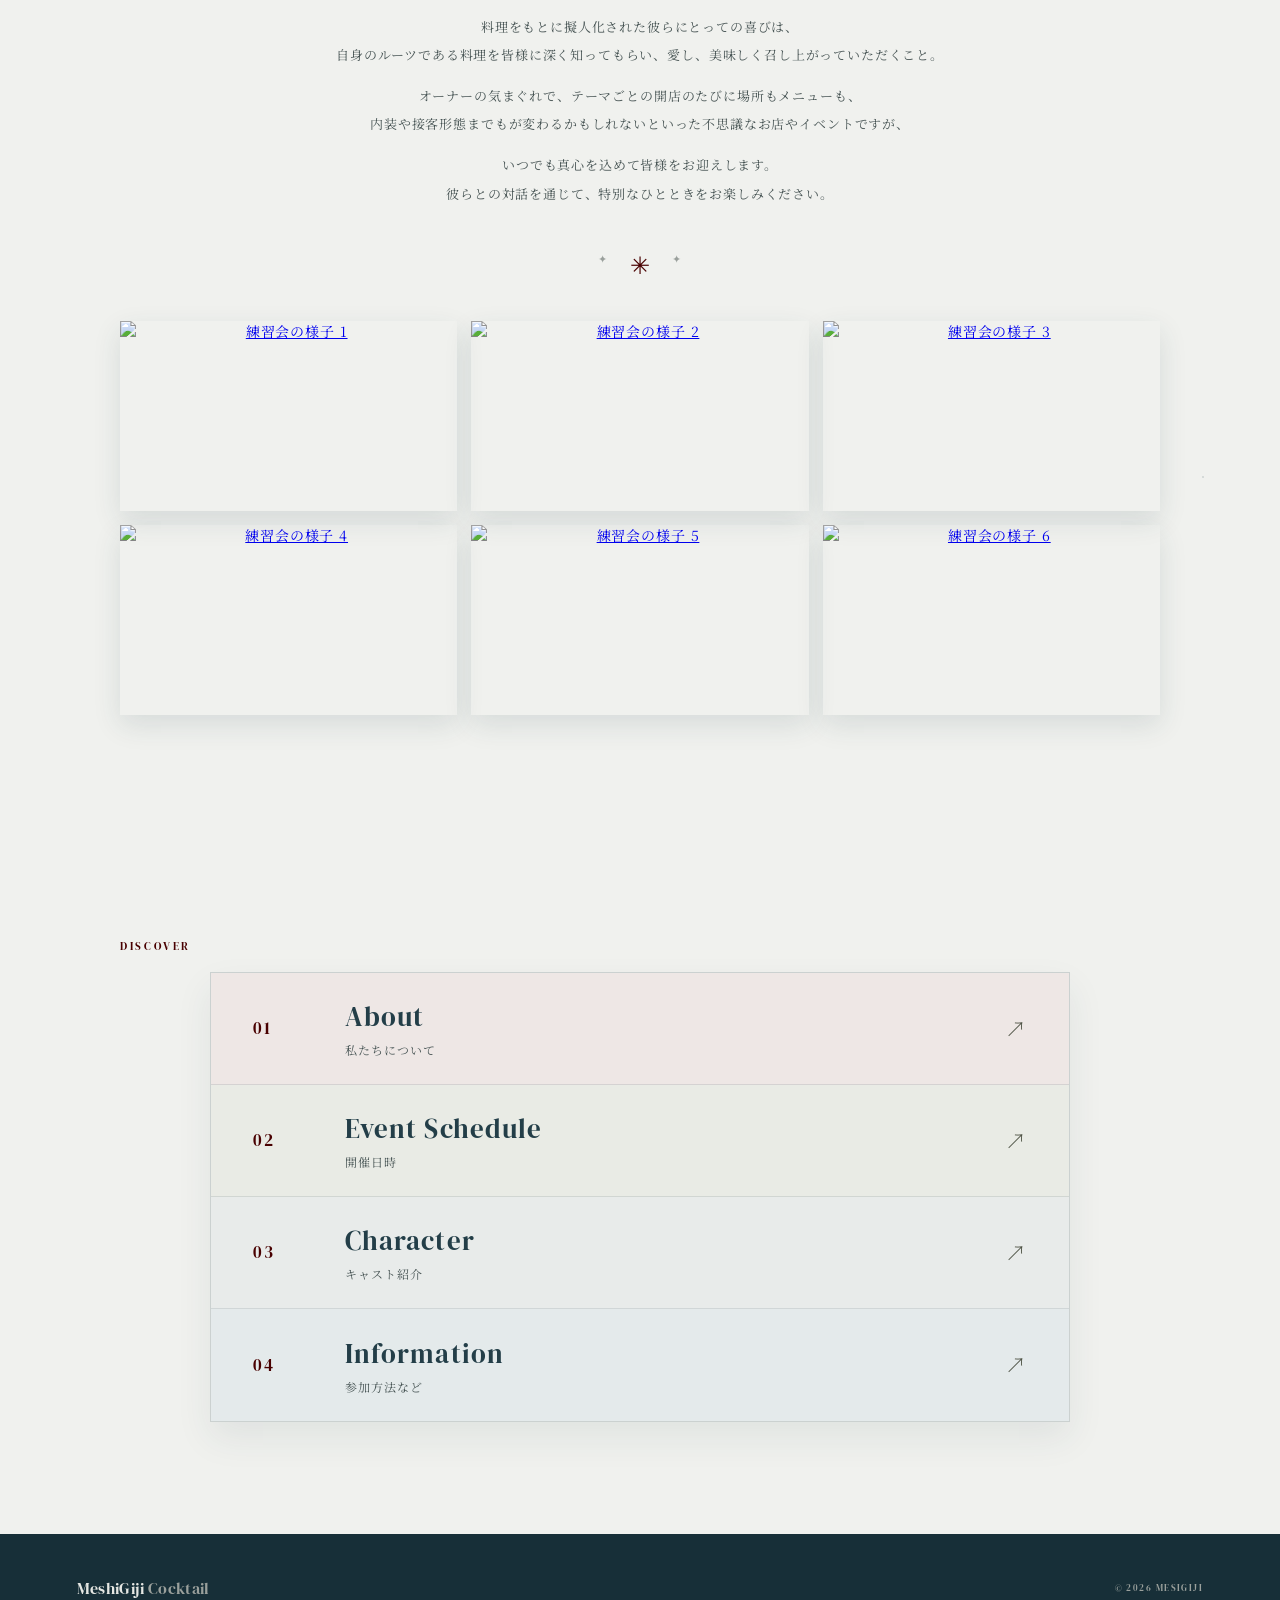
==== commit fe1defa3: "Aboutにイベント紹介と練習会写真を統合" ====
--- a/index.html
+++ b/index.html
@@ -36,10 +36,28 @@
       <p class="eyebrow">ABOUT</p>
       <h2>単発RP接客イベント<br>「『飯』擬人化レストラン」</h2>
       <div class="section-copy about-copy">
-        <p>本イベントは、「調理物・料理」等を擬人化したキャラクターによる、<br class="desktop-break">不定期開催のロールプレイ（RP）イベントです。</p>
-        <p>単発イベントを食べ物のコンセプトで統一し、<br class="desktop-break">継続していくスタイルをとっております。</p>
+        <p>「めしぎじ」は、料理・調理物をイメージしたキャラクターで、レストランのキャストとして接客RPを楽しむ不定期イベントです。</p>
+        <p>開催ごとにテーマやメニュー、内装が変わる不思議なレストランを舞台に、「この料理を擬人化してみたい」「このキャラでお客さまと話してみたい」という気持ちを持ち寄って遊びます。キャラクターは食べ物そのものではなく、その料理から連想される魅力や文化を表現する、料理の“顔”のような存在です。</p>
+        <p>「めしぎじ」では、擬人化キャラクターとの会話を通して、料理の魅力や背景を楽しく知ってもらうことを大切にしています。「初めて知った」「今度食べてみたい」と思える料理に出会えるようなイベントを目指しています。</p>
+        <h3 class="about-subtitle">■ 飯擬人化キャラクターとは</h3>
+        <p>「めしぎじ」に登場するキャラクターは、料理や調理物から連想される魅力・文化・イメージを表現した、概念擬人化の存在です。</p>
+        <p>自分が何の料理をもとにした存在なのかを理解しており、人間からも「ナポリタンさん」「アラビアータさん」のように、料理名で親しみを込めて呼ばれることがあります。</p>
+        <h3 class="about-subtitle">料理の「こころ」に触れる</h3>
+        <p>当イベントに興味を持ってくださりありがとうございます。</p>
+        <p>ここは、その料理が持つイメージや文化が人の姿を借りた『料理の擬人化』たちが暮らす世界でのイベントです。<br class="desktop-break">この場所では、彼らのような存在が人間と共に当たり前に過ごしています。</p>
+        <p>料理をもとに擬人化された彼らにとっての喜びは、<br class="desktop-break">自身のルーツである料理を皆様に深く知ってもらい、愛し、美味しく召し上がっていただくこと。</p>
+        <p>オーナーの気まぐれで、テーマごとの開店のたびに場所もメニューも、<br class="desktop-break">内装や接客形態までもが変わるかもしれないといった不思議なお店やイベントですが、</p>
+        <p>いつでも真心を込めて皆様をお迎えします。<br class="desktop-break">彼らとの対話を通じて、特別なひとときをお楽しみください。</p>
       </div>
       <span class="ornament" aria-hidden="true">✳</span>
+      <div class="practice-gallery">
+        <a class="profile-photo-link" href="assets/practice-01.jpg"><img src="assets/practice-01.jpg" alt="練習会の様子 1" loading="lazy"></a>
+        <a class="profile-photo-link" href="assets/practice-02.jpg"><img src="assets/practice-02.jpg" alt="練習会の様子 2" loading="lazy"></a>
+        <a class="profile-photo-link" href="assets/practice-03.jpg"><img src="assets/practice-03.jpg" alt="練習会の様子 3" loading="lazy"></a>
+        <a class="profile-photo-link" href="assets/practice-04.jpg"><img src="assets/practice-04.jpg" alt="練習会の様子 4" loading="lazy"></a>
+        <a class="profile-photo-link" href="assets/practice-05.jpg"><img src="assets/practice-05.jpg" alt="練習会の様子 5" loading="lazy"></a>
+        <a class="profile-photo-link" href="assets/practice-06.jpg"><img src="assets/practice-06.jpg" alt="練習会の様子 6" loading="lazy"></a>
+      </div>
     </section>
     <section class="page-links section" aria-label="サイト案内">
       <p class="eyebrow">DISCOVER</p>
@@ -50,20 +68,9 @@
         <a class="layer-link layer-information" href="information.html"><span class="layer-index">04</span><span class="layer-copy"><span class="layer-title">Information</span><span class="layer-description">参加方法など</span></span><span class="layer-arrow" aria-hidden="true">↗</span></a>
       </div>
     </section>
-    <section class="closing section" id="guide">
-      <p class="eyebrow">OUR WORLD</p>
-      <h2>料理の「こころ」に触れる</h2>
-      <div class="closing-copy">
-        <p>当イベントに興味を持ってくださりありがとうございます。</p>
-        <p>ここは、その料理が持つイメージや文化が人の姿を借りた『料理の擬人化』たちが暮らす世界でのイベントです。<br class="desktop-break">この場所では、彼らのような存在が人間と共に当たり前に過ごしています。</p>
-        <p>料理をもとに擬人化された彼らにとっての喜びは、<br class="desktop-break">自身のルーツである料理を皆様に深く知ってもらい、愛し、美味しく召し上がっていただくこと。</p>
-        <p>オーナーの気まぐれで、テーマごとの開店のたびに場所もメニューも、<br class="desktop-break">内装や接客形態までもが変わるかもしれないといった不思議なお店やイベントですが、</p>
-        <p>いつでも真心を込めて皆様をお迎えします。<br class="desktop-break">彼らとの対話を通じて、特別なひとときをお楽しみください。</p>
-      </div>
-      <a class="text-link" href="#top">ページの先頭へ <span>↑</span></a>
-    </section>
   </main>
   <footer class="site-footer"><a class="footer-brand" href="index.html">MeshiGiji <i>Cocktail</i></a><span>© 2026 MESIGIJI</span></footer>
+  <dialog class="photo-lightbox" id="photo-lightbox" aria-label="画像拡大表示"><button class="lightbox-close" type="button" aria-label="閉じる">×</button><span class="lightbox-hint">ホイールで拡大 ・ ドラッグで移動</span><img src="assets/practice-01.jpg" alt="拡大画像"></dialog>
   <script src="script.js"></script>
 </body>
 </html>
--- a/style.css
+++ b/style.css
@@ -367,3 +367,12 @@
   .map-dot__label { display: block; position: absolute; top: calc(100% + 5px); left: 50%; transform: translateX(-50%); color: var(--blue); font: 10px var(--serif); letter-spacing: .04em; white-space: nowrap; }
   .map-dot__tip { display: none; }
 }
+
+/* About: merged event intro (2026-11-07) */
+.about-subtitle { margin: 36px 0 14px; color: var(--ink); font-size: 16px; font-weight: 600; letter-spacing: .05em; }
+.practice-gallery { display: grid; grid-template-columns: repeat(3, 1fr); gap: 14px; margin-top: 40px; }
+.practice-gallery .profile-photo-link { box-shadow: 0 10px 26px rgba(35,62,72,.12); }
+.practice-gallery img { width: 100%; display: block; aspect-ratio: 16 / 9; object-fit: cover; }
+@media (max-width: 640px) {
+  .practice-gallery { grid-template-columns: 1fr; }
+}
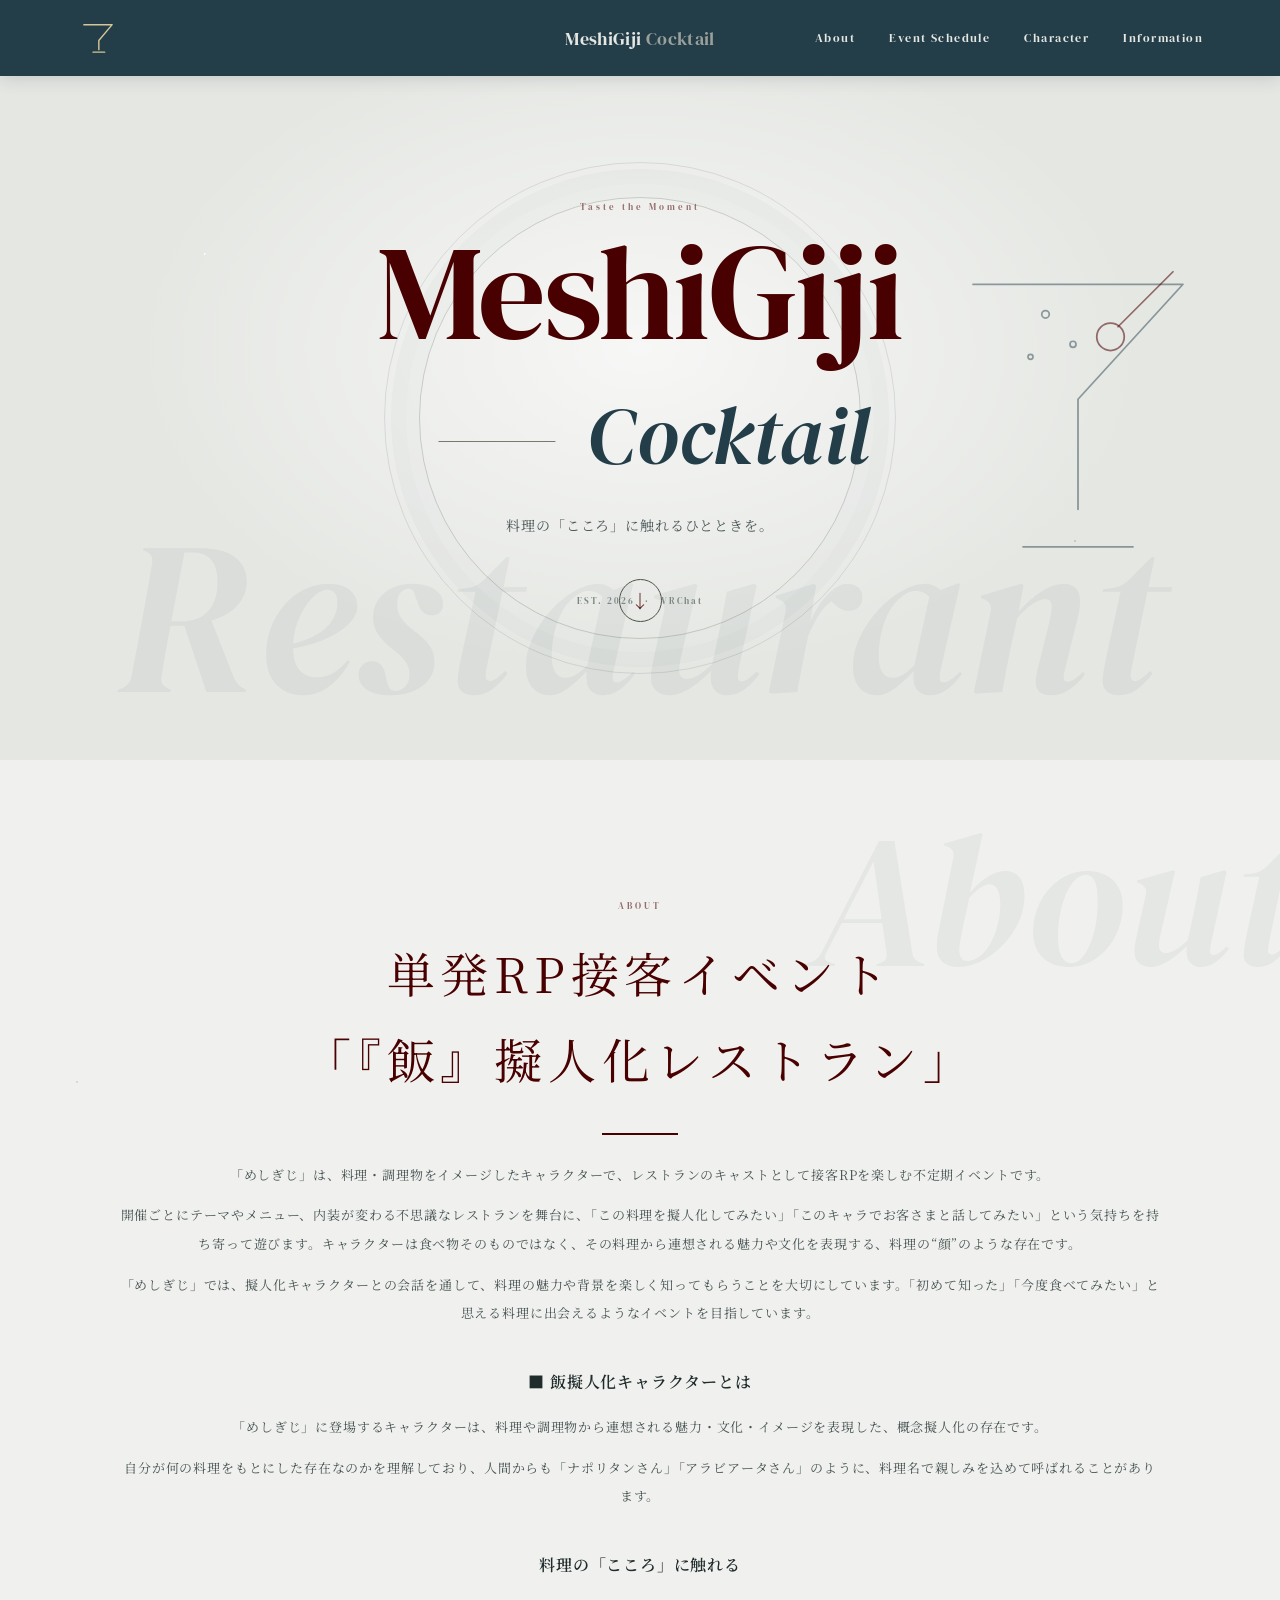
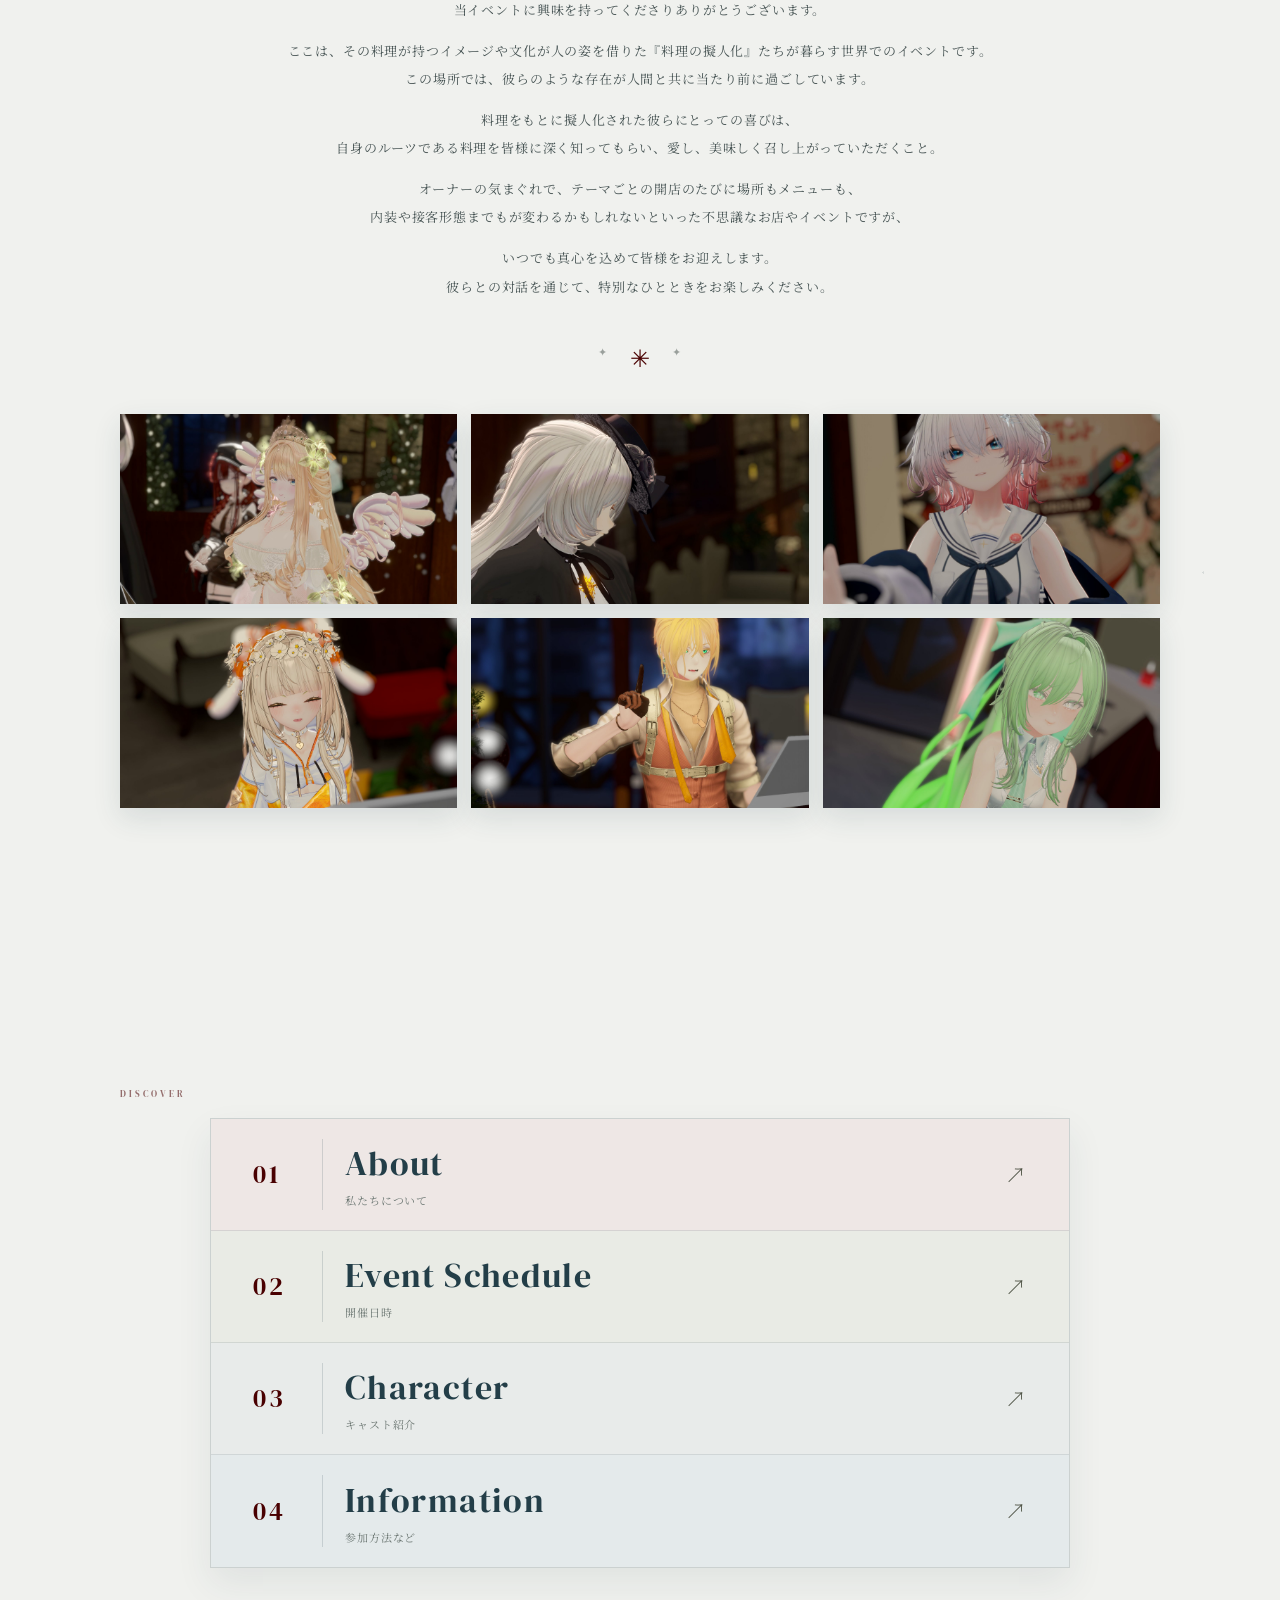
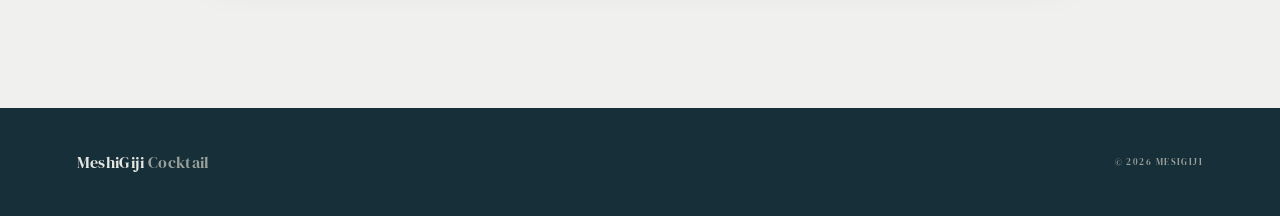
==== commit 168722de: "デザイン刷新（ロゴタイプ作字・文字のメリハリ・グラフィック強化）" ====
--- a/index.html
+++ b/index.html
@@ -8,7 +8,7 @@
   <title>MeshiGiji Cocktail</title>
   <link rel="preconnect" href="https://fonts.googleapis.com">
   <link rel="preconnect" href="https://fonts.gstatic.com" crossorigin>
-  <link href="https://fonts.googleapis.com/css2?family=DM+Serif+Display&family=Noto+Serif+JP:wght@400;500;600&display=swap" rel="stylesheet">
+  <link href="https://fonts.googleapis.com/css2?family=DM+Serif+Display:ital@0;1&family=Noto+Serif+JP:wght@400;500;600&display=swap" rel="stylesheet">
   <link rel="stylesheet" href="style.css">
 </head>
 <body>
@@ -26,8 +26,17 @@
   </header>
   <main id="top">
     <section class="hero" aria-labelledby="hero-title">
+      <div class="hero-watermark" aria-hidden="true">Restaurant</div>
+      <svg class="hero-glass" viewBox="0 0 200 250" aria-hidden="true" focusable="false">
+        <path d="M16 28h168l-84 92v88m-44 30h88" />
+        <path class="glass-accent" d="M132 62l44-44" />
+        <circle class="glass-accent" cx="126" cy="70" r="11" />
+        <circle cx="74" cy="52" r="3" />
+        <circle cx="96" cy="76" r="2.4" />
+        <circle cx="62" cy="86" r="2" />
+      </svg>
       <p class="eyebrow">Taste the Moment</p>
-      <h1 id="hero-title">MeshiGiji <span>Cocktail</span></h1>
+      <h1 id="hero-title" class="logotype"><span class="logo-main">MeshiGiji</span><span class="logo-sub">Cocktail</span></h1>
       <p class="hero-copy">料理の「こころ」に触れるひとときを。</p>
       <a class="round-link" href="#about" aria-label="About へ移動">↓</a>
       <span class="hero-note">EST. 2026　·　VRChat</span>
--- a/style.css
+++ b/style.css
@@ -158,6 +158,8 @@
 .character-standee { width: 100%; height: 100%; display: block; object-fit: contain; object-position: bottom; }
 .character-hero--tom .character-standee-link { right: clamp(12px, 6vw, 88px); }
 .character-hero--paradiel .character-standee-link { right: clamp(8px, 3vw, 46px); }
+.character-hero--sylvia .character-standee-link { height: 119%; }
+.character-hero--sylvia .character-standee { object-fit: cover; }
 .character-hero-index { position: absolute; z-index: 6; left: clamp(26px, 7.5vw, 112px); bottom: 25px; color: white; font: 12px var(--serif); letter-spacing: .12em; text-shadow: 0 1px 8px rgba(20,35,38,.55); }
 .character-hero-index i { color: rgba(255,255,255,.8); font-style: normal; }
 .character-info-band { position: relative; z-index: 6; width: min(calc(100% - 48px), 1320px); margin: 96px auto 116px; padding: clamp(24px, 3vw, 42px); display: grid; grid-template-columns: minmax(0,1fr) minmax(0,1fr); gap: 26px 38px; border-top: 3px solid var(--blue); color: var(--ink); background: rgba(245,247,244,.9); box-shadow: 0 18px 48px rgba(20,35,38,.12); backdrop-filter: blur(3px); }
@@ -257,6 +259,7 @@
 @media (min-width: 641px) and (max-width: 1520px) {
   .character-hero { height: auto; min-height: 0; aspect-ratio: 3508 / 2480; }
   .character-standee-link { right: 2%; bottom: 0; height: 100%; max-width: 70%; }
+  .character-hero--sylvia .character-standee-link { height: 106%; }
   .character-info-band { margin: 24px auto 88px; padding: 28px; grid-template-columns: 1fr 1fr; gap: 22px 28px; }
   .band-copy--cocktail { grid-template-columns: minmax(110px,.7fr) minmax(160px,1fr) minmax(220px,1.8fr); }
   .band-copy p { font-size: 11px; }
@@ -317,13 +320,14 @@
   .character-hero--alex .character-backdrop img { object-position: 35% 0%; transform: translateY(3%) scale(1.06); }
   .character-hero-wash { background: linear-gradient(180deg, rgba(245,247,244,.34) 0%, rgba(245,247,244,.22) 35%, rgba(245,247,244,.04) 76%), linear-gradient(0deg, rgba(35,62,72,.08), transparent 25%); }
   .character-standee-link { right: 0; bottom: 0; height: 94%; max-width: 82%; }
+  .character-hero--sylvia .character-standee-link { height: 100%; }
   .character-hero-index { left: 22px; bottom: 18px; }
   .character-info-band { width: calc(100% - 32px); margin: 18px auto 74px; padding: 20px; grid-template-columns: 1fr; gap: 19px; }
   .band-copy--cocktail { grid-column: 1; padding-bottom: 16px; grid-template-columns: 1fr; gap: 7px; }
   .band-copy--cocktail .band-motto { grid-column: 1; }
   .band-copy p { font-size: 12px; line-height: 1.9; }
 }
-
+
 
 /* --- Cocktail reading (katakana) --- */
 .cocktail-reading { display: block; margin-top: 4px; color: var(--ink-soft); font: 11px var(--jp); font-weight: 400; letter-spacing: .1em; }
@@ -333,6 +337,8 @@
 .character-hero--capone .character-backdrop img { object-position: center 38%; }
 .character-hero--pakuha .character-backdrop img { object-position: center 35%; }
 .character-hero--arangela .character-backdrop img { object-position: center 40%; }
+.character-hero--saltinu .character-backdrop img { object-position: 50% 30%; }
+.character-hero--sylvia .character-backdrop img { object-position: 28% 12%; }
 
 /* --- Collection: taste map --- */
 .taste-map { position: relative; max-width: 860px; margin: 40px auto 10px; aspect-ratio: 4 / 3; border: 1px solid rgba(35,62,72,.18); background:
@@ -376,3 +382,126 @@
 @media (max-width: 640px) {
   .practice-gallery { grid-template-columns: 1fr; }
 }
+
+/* ===== Design refinement — logotype (hero only), type scale contrast, stronger graphics, kept whitespace ===== */
+
+/* -- Eyebrow / notes / captions: smaller and quieter -- */
+.eyebrow { font-size: 9px; letter-spacing: .34em; color: rgba(73,0,1,.55); }
+.hero-note { font-size: 9px; letter-spacing: .22em; color: #7c8783; }
+.map-note { font-size: 10px; color: #75807c; }
+.schedule-note, .information-footnote { font-size: 11px; color: #75807c; }
+.cocktail-reading { font-size: 10px; }
+.layer-description { font-size: 11px; color: #6b7672; }
+
+/* -- Hero: one crafted logotype, watermark word, line-art glass -- */
+.hero-watermark {
+  position: absolute; left: 50%; bottom: 5%; transform: translateX(-50%); z-index: 0;
+  font: italic clamp(96px, 17vw, 224px)/1 var(--serif); color: rgba(35,62,72,.055);
+  white-space: nowrap; pointer-events: none;
+}
+.hero-glass {
+  position: absolute; right: clamp(2%, 6vw, 9%); top: 50%; transform: translateY(-54%); z-index: 0;
+  width: clamp(150px, 20vw, 250px); height: auto;
+  fill: none; stroke: rgba(35,62,72,.48); stroke-width: 1.4; stroke-linecap: round; stroke-linejoin: round;
+  pointer-events: none;
+}
+.hero-glass .glass-accent { stroke: rgba(73,0,1,.55); }
+.hero .eyebrow, .hero h1, .hero-copy, .hero .round-link, .hero .hero-note { position: relative; z-index: 1; }
+h1.logotype { margin-bottom: 32px; font-size: clamp(58px, 10.5vw, 134px); line-height: .92; letter-spacing: -.015em; }
+h1.logotype .logo-main { display: block; color: var(--wine); font-size: 1em; font-style: normal; }
+h1.logotype .logo-sub {
+  display: inline-block; position: relative; margin-top: -.34em; transform: translateX(1.1em);
+  color: var(--blue); font-size: .6em; font-style: italic; letter-spacing: .005em;
+}
+h1.logotype .logo-sub::before {
+  content: ""; position: absolute; left: -1.85em; top: 58%; width: 1.45em; height: 1px;
+  background: rgba(78,83,69,.75);
+}
+
+/* -- Section headings: clearly larger, with a drawn hairline -- */
+.intro h2, .closing h2 { font-size: clamp(30px, 4.8vw, 48px); }
+.intro h2::after {
+  content: ""; display: block; width: 76px; height: 2px; margin: 30px auto 2px;
+  background: var(--wine); box-shadow: 0 7px 0 -1px rgba(73,0,1,.35);
+}
+.event-intro h2 { font-size: clamp(27px, 4.2vw, 42px); }
+.event-subhead, .about-world-head { font-size: 21px; }
+.subpage-heading { min-height: 380px; }
+.subpage-heading h1 { font-size: clamp(48px, 8.5vw, 88px); }
+.schedule-content > h2, .information-content > h2 { font-size: clamp(36px, 5vw, 58px); }
+.subpage-content h2 { font-size: 36px; }
+
+/* -- Watermark words behind section headings -- */
+.intro { overflow: hidden; }
+.intro::before {
+  content: "About"; position: absolute; top: 44px; right: -16px; z-index: 0;
+  font: italic clamp(120px, 16vw, 190px)/1 var(--serif); color: rgba(35,62,72,.05); pointer-events: none;
+}
+.intro > * { position: relative; z-index: 1; }
+.subpage-heading { position: relative; overflow: hidden; }
+.subpage-heading::before {
+  position: absolute; left: 50%; top: 50%; transform: translate(-50%, -50%);
+  font: italic clamp(110px, 17vw, 230px)/1 var(--serif); color: rgba(73,0,1,.05);
+  white-space: nowrap; pointer-events: none;
+}
+#schedule.subpage-heading::before { content: "Event"; }
+#character.subpage-heading::before { content: "Cast"; }
+#information.subpage-heading::before { content: "Join"; }
+.subpage-heading > * { position: relative; z-index: 1; }
+.character-page .subpage-content { position: relative; }
+.character-page .subpage-content::before {
+  content: "Taste"; position: absolute; top: -10px; right: 6px;
+  font: italic clamp(110px, 13vw, 160px)/1 var(--serif); color: rgba(35,62,72,.045); pointer-events: none;
+}
+
+/* -- Numbers and labels to lean on: much larger -- */
+.layer-index { font-size: 26px; align-self: stretch; display: flex; align-items: center; border-right: 1px solid rgba(35,62,72,.16); }
+.layer-title { font-size: clamp(24px, 3.4vw, 34px); }
+.step-number { font-size: 46px; }
+.schedule-number { font-size: 32px; }
+.schedule-date time { font-size: 30px; }
+.menu-group { border-top: 3px solid rgba(73,0,1,.5); }
+.menu-group h3 { font-size: 24px; }
+
+/* -- Taste map: tinted quadrants, firmer axes, larger dots -- */
+.taste-map {
+  border-color: rgba(35,62,72,.42);
+  background:
+    linear-gradient(90deg, rgba(125,14,26,.055) 0 50%, rgba(47,191,163,.05) 50% 100%),
+    linear-gradient(180deg, rgba(242,197,49,.07) 0 50%, rgba(109,58,42,.06) 50% 100%),
+    linear-gradient(90deg, transparent calc(50% - .5px), rgba(35,62,72,.38) 50%, transparent calc(50% + .5px)),
+    linear-gradient(0deg, transparent calc(50% - .5px), rgba(35,62,72,.38) 50%, transparent calc(50% + .5px)),
+    #f7f5ee;
+  box-shadow: 0 16px 34px rgba(35,62,72,.07), inset 0 0 0 6px rgba(255,255,255,.5);
+}
+.taste-axis { font-size: 12px; font-weight: 600; letter-spacing: .18em; }
+.map-dot { width: 60px; height: 60px; margin: -30px 0 0 -30px; border-width: 3px; }
+
+/* -- Character: bigger name, huge index number, firmer rules -- */
+.character-title-strip { min-height: 190px; border-bottom: 2px solid rgba(35,62,72,.55); }
+.character-title-strip h2 { font-size: clamp(66px, 9.5vw, 148px); }
+.character-hero-index { font-size: clamp(34px, 4vw, 48px); letter-spacing: .06em; }
+.character-hero-index i { font-size: 13px; letter-spacing: .14em; }
+.character-info-band { margin-top: 120px; margin-bottom: 150px; }
+
+/* -- Whitespace kept as design -- */
+.section { padding-top: 140px; padding-bottom: 140px; }
+
+@media (max-width: 640px) {
+  .section { padding-top: 96px; padding-bottom: 96px; }
+  h1.logotype { font-size: clamp(52px, 15vw, 76px); }
+  h1.logotype .logo-sub { transform: translateX(.8em); }
+  .hero-glass { width: 118px; right: -28px; opacity: .55; }
+  .hero-watermark { font-size: 25vw; bottom: 9%; }
+  .intro::before { font-size: 104px; top: 26px; }
+  .subpage-heading { min-height: 300px; }
+  .subpage-heading::before { font-size: 27vw; }
+  .character-title-strip { min-height: 140px; }
+  .character-title-strip h2 { font-size: clamp(46px, 13vw, 84px); }
+  .character-hero-index { font-size: 32px; }
+  .character-info-band { margin-top: 26px; margin-bottom: 96px; }
+  .layer-index { font-size: 20px; }
+  .step-number { font-size: 36px; }
+  .schedule-number { font-size: 24px; }
+  .map-dot { width: 50px; height: 50px; margin: -25px 0 0 -25px; }
+}
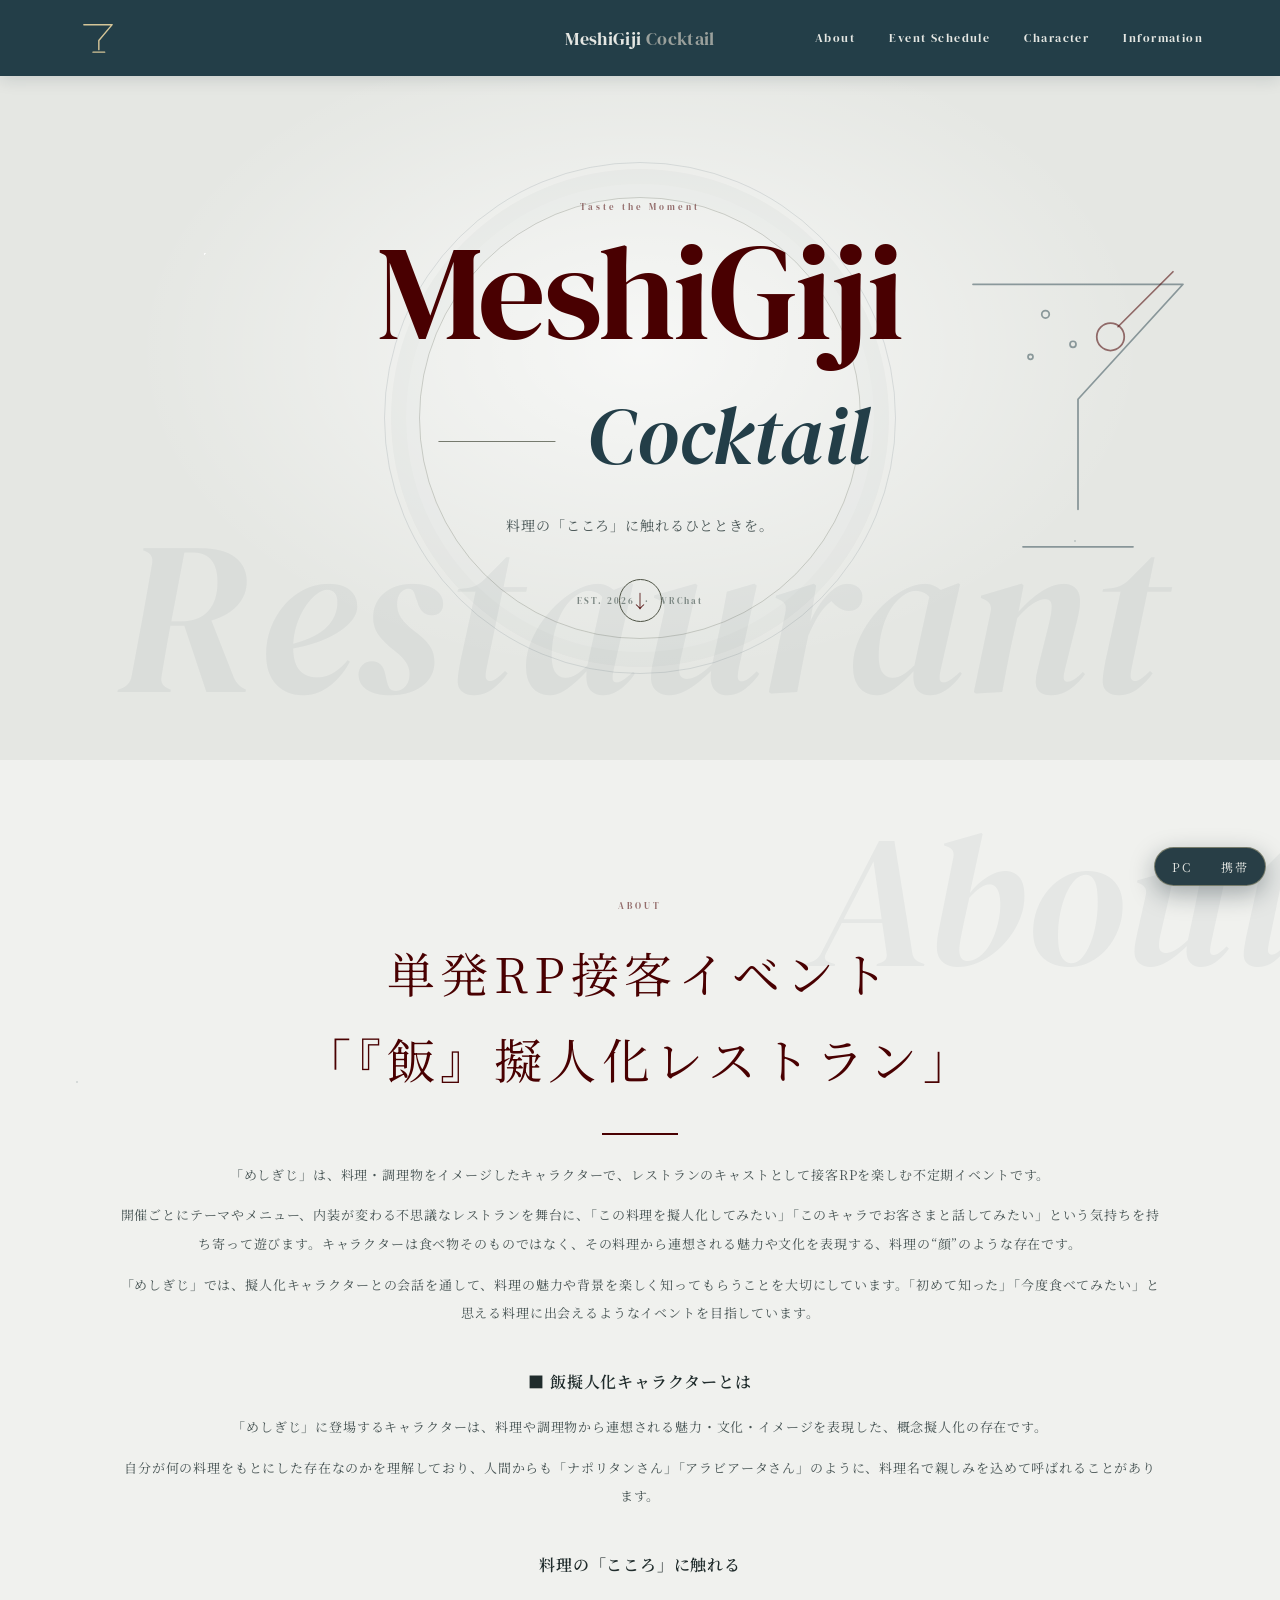
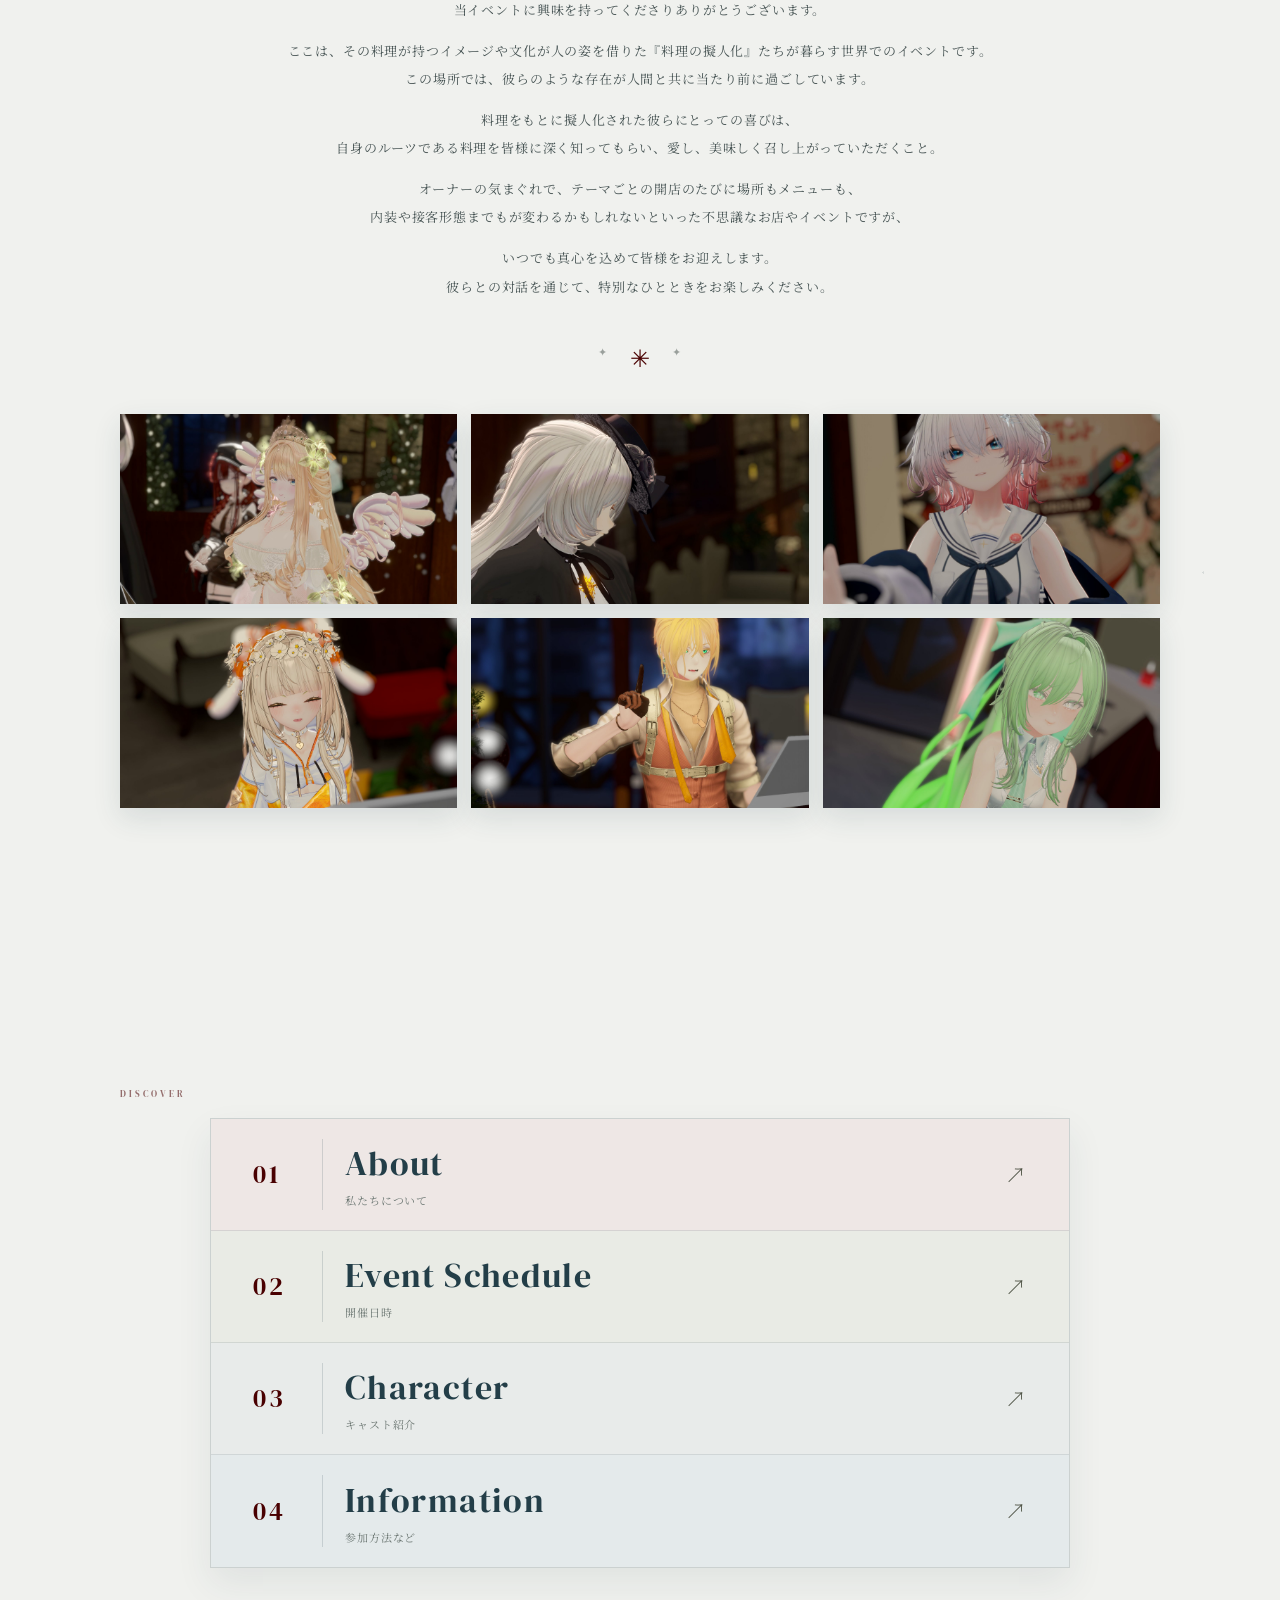
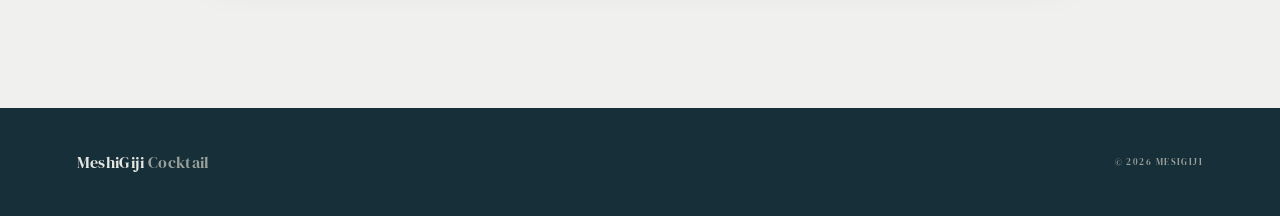
==== commit eaf2b521: "Add PC/mobile view toggle to all pages" ====
--- a/index.html
+++ b/index.html
@@ -9,7 +9,7 @@
   <link rel="preconnect" href="https://fonts.googleapis.com">
   <link rel="preconnect" href="https://fonts.gstatic.com" crossorigin>
   <link href="https://fonts.googleapis.com/css2?family=DM+Serif+Display:ital@0;1&family=Noto+Serif+JP:wght@400;500;600&display=swap" rel="stylesheet">
-  <link rel="stylesheet" href="style.css">
+  <link rel="stylesheet" href="style.css?v=20261111-2">
 </head>
 <body>
   <header class="site-header">
@@ -27,10 +27,10 @@
   <main id="top">
     <section class="hero" aria-labelledby="hero-title">
       <div class="hero-watermark" aria-hidden="true">Restaurant</div>
-      <svg class="hero-glass" viewBox="0 0 200 250" aria-hidden="true" focusable="false">
+      <svg class="hero-glass" viewBox="0 0 200 250" aria-hidden="true" focusable="false" fill="none" stroke="rgba(35,62,72,.48)" stroke-width="1.4" stroke-linecap="round" stroke-linejoin="round">
         <path d="M16 28h168l-84 92v88m-44 30h88" />
-        <path class="glass-accent" d="M132 62l44-44" />
-        <circle class="glass-accent" cx="126" cy="70" r="11" />
+        <path class="glass-accent" d="M132 62l44-44" stroke="rgba(73,0,1,.55)" />
+        <circle class="glass-accent" cx="126" cy="70" r="11" stroke="rgba(73,0,1,.55)" />
         <circle cx="74" cy="52" r="3" />
         <circle cx="96" cy="76" r="2.4" />
         <circle cx="62" cy="86" r="2" />
@@ -80,7 +80,11 @@
   </main>
   <footer class="site-footer"><a class="footer-brand" href="index.html">MeshiGiji <i>Cocktail</i></a><span>© 2026 MESIGIJI</span></footer>
   <dialog class="photo-lightbox" id="photo-lightbox" aria-label="画像拡大表示"><button class="lightbox-close" type="button" aria-label="閉じる">×</button><span class="lightbox-hint">ホイールで拡大 ・ ドラッグで移動</span><img src="assets/practice-01.jpg" alt="拡大画像"></dialog>
-  <script src="script.js"></script>
+    <div class="view-toggle" role="group" aria-label="表示モード切り替え">
+    <button type="button" data-view-set="pc" aria-pressed="false">PC</button>
+    <button type="button" data-view-set="sp" aria-pressed="false">携帯</button>
+  </div>
+<script src="script.js"></script>
 </body>
 </html>
 
--- a/style.css
+++ b/style.css
@@ -505,3 +505,270 @@
   .schedule-number { font-size: 24px; }
   .map-dot { width: 50px; height: 50px; margin: -25px 0 0 -25px; }
 }
+
+/* Text-only cast (no images yet): tighten the gap above the info band */
+.character-info-band.character-info-band--textonly { margin-top: 40px; }
+
+/* Portraits added 2026-11-10: face positions */
+.character-hero--shiki .character-backdrop img { object-position: center 30%; }
+.character-hero--koreru .character-backdrop img { object-position: center 25%; }
+.character-hero--tigu .character-backdrop img { object-position: center 30%; }
+.character-hero--raimu .character-backdrop img { object-position: center 35%; }
+
+/* Shiki & Tigu: standee on the LEFT (images are NOT flipped) */
+.character-hero--shiki .character-standee-link, .character-hero--tigu .character-standee-link { right: auto; left: clamp(8px, 4vw, 62px); }
+.character-hero--shiki .character-hero-index, .character-hero--tigu .character-hero-index { left: auto; right: clamp(26px, 7.5vw, 112px); }
+
+/* ===== Cast jump bar — fixed bottom bar of round face icons ===== */
+/* Keep the page end clear of the fixed bar (character page only) */
+body:has(.cast-jumpbar) { padding-bottom: calc(72px + env(safe-area-inset-bottom, 0px)); }
+/* Jump targets: keep the whole title strip (eyebrow + name) in view */
+.character-title-strip h2 { scroll-margin-top: 128px; }
+.cast-jumpbar {
+  position: fixed; left: 0; right: 0; bottom: 0; z-index: 60;
+  display: flex; justify-content: center;
+  background: rgba(23, 47, 56, .9);
+  -webkit-backdrop-filter: blur(10px) saturate(1.15); backdrop-filter: blur(10px) saturate(1.15);
+  border-top: 1px solid rgba(213, 197, 152, .38);
+  box-shadow: 0 -8px 28px rgba(13, 32, 39, .28);
+}
+.cast-jumpbar__track {
+  display: flex; align-items: center; gap: 10px;
+  max-width: 100%; overflow-x: auto; overflow-y: hidden;
+  padding: 11px 16px calc(11px + env(safe-area-inset-bottom, 0px));
+  scrollbar-width: none; -ms-overflow-style: none;
+  scroll-snap-type: x proximity;
+  -webkit-overflow-scrolling: touch;
+}
+.cast-jumpbar__track::-webkit-scrollbar { display: none; }
+.cast-jumpbar__item {
+  flex: 0 0 auto; width: 46px; height: 46px; border-radius: 50%;
+  scroll-snap-align: center;
+  transition: transform .16s ease;
+  -webkit-tap-highlight-color: transparent;
+}
+.cast-jumpbar__item img {
+  display: block; width: 100%; height: 100%; border-radius: 50%;
+  box-shadow: 0 0 0 1px rgba(255, 255, 255, .28), 0 2px 8px rgba(0, 0, 0, .35);
+}
+.cast-jumpbar__item:hover { transform: translateY(-2px) scale(1.1); }
+.cast-jumpbar__item:hover img, .cast-jumpbar__item:focus-visible img { box-shadow: 0 0 0 2px #d5c598, 0 4px 12px rgba(0, 0, 0, .4); }
+.cast-jumpbar__item:focus-visible { outline: 2px solid #d5c598; outline-offset: 3px; }
+.cast-jumpbar__tooltip {
+  position: absolute; left: 0; bottom: calc(100% + 9px); z-index: 61;
+  transform: translate(-50%, 3px);
+  padding: 6px 12px; background: #172f38; color: var(--cream);
+  border: 1px solid rgba(213, 197, 152, .4);
+  font: 12px var(--jp); letter-spacing: .1em; white-space: nowrap;
+  box-shadow: 0 10px 24px rgba(20, 35, 38, .3);
+  opacity: 0; visibility: hidden; pointer-events: none;
+  transition: opacity .15s ease, transform .15s ease, visibility .15s;
+}
+.cast-jumpbar__tooltip::after {
+  content: ""; position: absolute; left: 50%; top: 100%; transform: translateX(-50%);
+  border: 6px solid transparent; border-top-color: #172f38; border-bottom: 0;
+}
+.cast-jumpbar__tooltip.is-visible { opacity: 1; visibility: visible; transform: translate(-50%, 0); }
+@media (max-width: 640px) {
+  .cast-jumpbar__track { gap: 9px; padding-left: 12px; padding-right: 12px; }
+}
+
+/* jump bar live check 2026-11-11 */
+
+/* ===== View toggle (PC / mobile preview switch, preview tool) ===== */
+.view-toggle {
+  position: fixed; right: 14px; bottom: 14px; z-index: 70;
+  display: flex; gap: 2px; padding: 3px;
+  background: rgba(23, 47, 56, .92);
+  -webkit-backdrop-filter: blur(10px) saturate(1.15); backdrop-filter: blur(10px) saturate(1.15);
+  border: 1px solid rgba(213, 197, 152, .45); border-radius: 999px;
+  box-shadow: 0 8px 24px rgba(13, 32, 39, .35);
+}
+body:has(.cast-jumpbar) .view-toggle { bottom: 86px; }
+.view-toggle button {
+  appearance: none; border: 0; background: transparent; cursor: pointer;
+  padding: 7px 14px; border-radius: 999px;
+  color: var(--cream); font: 12px var(--jp); letter-spacing: .12em;
+  transition: background .15s ease, color .15s ease;
+  -webkit-tap-highlight-color: transparent;
+}
+.view-toggle button:hover { color: #fff; }
+.view-toggle button[aria-pressed="true"] { background: #d5c598; color: #172f38; }
+.view-toggle button:focus-visible { outline: 2px solid #d5c598; outline-offset: 2px; }
+
+/* Force the mobile (<=640px) layout on wide screens when data-view="sp" */
+@media (min-width: 641px) {
+  html[data-view="sp"] .site-header { height: 64px; padding: 0 22px; }
+  html[data-view="sp"] .wordmark { font-size: 16px; }
+  html[data-view="sp"] .site-nav { display: none; position: absolute; top: 64px; left: 0; right: 0; padding: 24px; flex-direction: column; align-items: center; gap: 24px; background: var(--blue); }
+  html[data-view="sp"] .site-nav.is-open { display: flex; }
+  html[data-view="sp"] .menu-toggle { width: 30px; height: 30px; padding: 4px; display: flex; flex-direction: column; justify-content: center; gap: 6px; border: 0; background: none; }
+  html[data-view="sp"] .menu-toggle span { width: 21px; height: 1px; background: #d5dbd7; }
+  html[data-view="sp"] .hero { min-height: 590px; height: 78vh; }
+  html[data-view="sp"] .hero::before { width: 310px; height: 310px; }
+  html[data-view="sp"] .hero::after { width: 365px; height: 365px; }
+  html[data-view="sp"] .hero-copy { font-size: 13px; }
+  html[data-view="sp"] .section { padding: 82px 24px; }
+  html[data-view="sp"] .intro h2 { font-size: 24px; }
+  html[data-view="sp"] .section-heading { display: block; margin-bottom: 28px; }
+  html[data-view="sp"] .section-heading h2 { font-size: 31px; }
+  html[data-view="sp"] .heading-note { margin-top: 12px; }
+  html[data-view="sp"] .card-grid { grid-template-columns: 1fr; gap: 37px; }
+  html[data-view="sp"] .card-art { width: min(68vw, 230px); }
+  html[data-view="sp"] .closing-copy { font-size: 12px; line-height: 2.1; }
+  html[data-view="sp"] .desktop-break { display: none; }
+  html[data-view="sp"] .closing::before { top: 22px; left: 3%; font-size: 31px; }
+  html[data-view="sp"] .closing::after { right: 4%; bottom: 22px; }
+  html[data-view="sp"] .site-footer { min-height: 96px; }
+  html[data-view="sp"] .footer-brand { font-size: 14px; }
+  html[data-view="sp"] .site-footer > span { font-size: 8px; }
+  html[data-view="sp"] .layer-link { min-height: 98px; padding: 17px 18px; grid-template-columns: 42px 1fr 24px; gap: 12px; }
+  html[data-view="sp"] .layer-link:hover { padding-left: 22px; }
+  html[data-view="sp"] .layer-index { font-size: 14px; }
+  html[data-view="sp"] .layer-description { font-size: 11px; }
+  html[data-view="sp"] .subpage-heading { min-height: 280px; padding: 40px 20px; }
+  html[data-view="sp"] .subpage-content { min-height: 260px; padding: 64px 24px; }
+  html[data-view="sp"] .schedule-content { padding: 64px 24px 78px; }
+  html[data-view="sp"] .information-content { padding: 64px 24px 78px; }
+  html[data-view="sp"] .schedule-card { min-height: 132px; padding: 22px 18px; grid-template-columns: 34px 1fr; gap: 13px; }
+  html[data-view="sp"] .schedule-tag { grid-column: 2; justify-self: start; margin-top: 2px; }
+  html[data-view="sp"] .schedule-date { gap: 8px; }
+  html[data-view="sp"] .schedule-date time { font-size: 21px; }
+  html[data-view="sp"] .schedule-date span { font-size: 12px; }
+  html[data-view="sp"] .schedule-card h3 { font-size: 17px; }
+  html[data-view="sp"] .join-step { grid-template-columns: 42px 1fr; gap: 12px; padding: 24px 0; }
+  html[data-view="sp"] .join-step h3 { font-size: 16px; }
+  html[data-view="sp"] .join-step p { font-size: 12px; }
+  html[data-view="sp"] .action-links { flex-direction: column; align-items: stretch; }
+  html[data-view="sp"] .action-button { width: 100%; }
+  html[data-view="sp"] .photo-lightbox { width: 96vw; height: 90vh; padding: 44px 8px 8px; }
+  html[data-view="sp"] .profile-text-block p { font-size: 12px; }
+  html[data-view="sp"] .character-title-strip { min-height: 112px; padding: 18px 22px 14px; gap: 10px; }
+  html[data-view="sp"] .character-title-strip .eyebrow { margin-bottom: 4px; font-size: 8px; letter-spacing: .12em; }
+  html[data-view="sp"] .character-title-strip h2 { font-size: clamp(38px, 10vw, 62px); }
+  html[data-view="sp"] .character-title-strip .character-japanese { margin-bottom: 4px; font-size: 19px; }
+  html[data-view="sp"] .character-hero { min-height: 600px; height: 155vw; max-height: 760px; margin-bottom: 0; overflow: visible; }
+  html[data-view="sp"] .character-hero--tom .character-backdrop img { object-position: 42% center; }
+  html[data-view="sp"] .character-hero--paradiel .character-backdrop img { object-position: 48% center; }
+  html[data-view="sp"] .character-hero--alex .character-backdrop img { object-position: 35% 0%; transform: translateY(3%) scale(1.06); }
+  html[data-view="sp"] .character-hero-wash { background: linear-gradient(180deg, rgba(245,247,244,.34) 0%, rgba(245,247,244,.22) 35%, rgba(245,247,244,.04) 76%), linear-gradient(0deg, rgba(35,62,72,.08), transparent 25%); }
+  html[data-view="sp"] .character-standee-link { right: 0; bottom: 0; height: 94%; max-width: 82%; }
+  html[data-view="sp"] .character-hero--sylvia .character-standee-link { height: 100%; }
+  html[data-view="sp"] .character-hero-index { left: 22px; bottom: 18px; }
+  html[data-view="sp"] .character-info-band { width: calc(100% - 32px); margin: 18px auto 74px; padding: 20px; grid-template-columns: 1fr; gap: 19px; }
+  html[data-view="sp"] .band-copy--cocktail { grid-column: 1; padding-bottom: 16px; grid-template-columns: 1fr; gap: 7px; }
+  html[data-view="sp"] .band-copy--cocktail .band-motto { grid-column: 1; }
+  html[data-view="sp"] .band-copy p { font-size: 12px; line-height: 1.9; }
+  html[data-view="sp"] .taste-map { aspect-ratio: 3 / 4; }
+  html[data-view="sp"] .map-dot__label { display: block; position: absolute; top: calc(100% + 5px); left: 50%; transform: translateX(-50%); color: var(--blue); font: 10px var(--serif); letter-spacing: .04em; white-space: nowrap; }
+  html[data-view="sp"] .map-dot__tip { display: none; }
+  html[data-view="sp"] .practice-gallery { grid-template-columns: 1fr; }
+  html[data-view="sp"] .section { padding-top: 96px; padding-bottom: 96px; }
+  html[data-view="sp"] h1.logotype { font-size: clamp(52px, 15vw, 76px); }
+  html[data-view="sp"] h1.logotype .logo-sub { transform: translateX(.8em); }
+  html[data-view="sp"] .hero-glass { width: 118px; right: -28px; opacity: .55; }
+  html[data-view="sp"] .hero-watermark { font-size: 25vw; bottom: 9%; }
+  html[data-view="sp"] .intro::before { font-size: 104px; top: 26px; }
+  html[data-view="sp"] .subpage-heading { min-height: 300px; }
+  html[data-view="sp"] .subpage-heading::before { font-size: 27vw; }
+  html[data-view="sp"] .character-title-strip { min-height: 140px; }
+  html[data-view="sp"] .character-title-strip h2 { font-size: clamp(46px, 13vw, 84px); }
+  html[data-view="sp"] .character-hero-index { font-size: 32px; }
+  html[data-view="sp"] .character-info-band { margin-top: 26px; margin-bottom: 96px; }
+  html[data-view="sp"] .layer-index { font-size: 20px; }
+  html[data-view="sp"] .step-number { font-size: 36px; }
+  html[data-view="sp"] .schedule-number { font-size: 24px; }
+  html[data-view="sp"] .map-dot { width: 50px; height: 50px; margin: -25px 0 0 -25px; }
+  html[data-view="sp"] .cast-jumpbar__track { gap: 9px; padding-left: 12px; padding-right: 12px; }
+}
+
+/* Restore the desktop layout on narrow screens when data-view="pc" */
+@media (max-width: 640px) {
+  html[data-view="pc"] .site-header { height: 76px; padding: 0 clamp(22px, 6vw, 96px); }
+  html[data-view="pc"] .wordmark { font-size: medium; }
+  html[data-view="pc"] .site-nav { display: flex; position: static; top: auto; left: auto; right: auto; padding: 0; flex-direction: row; align-items: normal; gap: 34px; background: none; }
+  html[data-view="pc"] .site-nav.is-open { display: block; }
+  html[data-view="pc"] .menu-toggle { width: auto; height: auto; padding: 0; display: none; flex-direction: row; justify-content: normal; gap: normal; border: none; background: none; }
+  html[data-view="pc"] .menu-toggle span { width: auto; height: auto; background: none; }
+  html[data-view="pc"] .hero { min-height: 620px; height: min(76vh, 820px); }
+  html[data-view="pc"] .hero::before { width: 440px; height: 440px; }
+  html[data-view="pc"] .hero::after { width: 510px; height: 510px; }
+  html[data-view="pc"] .hero-copy { font-size: 14px; }
+  html[data-view="pc"] .section { padding: 112px max(24px, calc((100% - 1040px)/2)); }
+  html[data-view="pc"] .intro h2 { font-size: medium; }
+  html[data-view="pc"] .section-heading { display: flex; margin-bottom: 40px; }
+  html[data-view="pc"] .section-heading h2 { font-size: medium; }
+  html[data-view="pc"] .heading-note { margin-top: 0; }
+  html[data-view="pc"] .card-grid { grid-template-columns: repeat(3, 1fr); gap: 26px; }
+  html[data-view="pc"] .card-art { width: min(100%, 260px); }
+  html[data-view="pc"] .closing-copy { font-size: 13px; line-height: 2.25; }
+  html[data-view="pc"] .desktop-break { display: block; }
+  html[data-view="pc"] .closing::before { top: 38px; left: 7%; font-size: medium; }
+  html[data-view="pc"] .closing::after { right: 8%; bottom: 40px; }
+  html[data-view="pc"] .site-footer { min-height: 108px; }
+  html[data-view="pc"] .footer-brand { font-size: 16px; }
+  html[data-view="pc"] .site-footer > span { font-size: medium; }
+  html[data-view="pc"] .layer-link { min-height: 112px; padding: 20px clamp(20px, 4vw, 42px); grid-template-columns: 70px 1fr 30px; gap: 22px; }
+  html[data-view="pc"] .layer-link:hover { padding-left: clamp(25px, 4.5vw, 48px); }
+  html[data-view="pc"] .layer-index { font-size: medium; }
+  html[data-view="pc"] .layer-description { font-size: 11px; }
+  html[data-view="pc"] .subpage-heading { min-height: 380px; padding: 0; }
+  html[data-view="pc"] .subpage-content { min-height: 300px; padding: 86px 24px; }
+  html[data-view="pc"] .schedule-content { padding: 0; }
+  html[data-view="pc"] .information-content { padding: clamp(64px, 9vw, 120px) clamp(24px, 7vw, 100px); }
+  html[data-view="pc"] .schedule-card { min-height: 150px; padding: 28px clamp(22px, 4vw, 52px); grid-template-columns: 55px 1fr auto; gap: 22px; }
+  html[data-view="pc"] .schedule-tag { grid-column: auto; margin-top: 0; }
+  html[data-view="pc"] .schedule-date { gap: 14px; }
+  html[data-view="pc"] .schedule-date time { font-size: 30px; }
+  html[data-view="pc"] .schedule-date span { font-size: 14px; }
+  html[data-view="pc"] .schedule-card h3 { font-size: medium; }
+  html[data-view="pc"] .join-step { grid-template-columns: 68px 1fr; gap: 20px; padding: 30px 0; }
+  html[data-view="pc"] .join-step h3 { font-size: medium; }
+  html[data-view="pc"] .join-step p { font-size: 13px; }
+  html[data-view="pc"] .action-links { flex-direction: row; align-items: normal; }
+  html[data-view="pc"] .action-button { width: auto; }
+  html[data-view="pc"] .photo-lightbox { width: min(94vw, 1500px); height: min(92vh, 1100px); padding: 44px 18px 18px; }
+  html[data-view="pc"] .profile-text-block p { font-size: 13px; }
+  html[data-view="pc"] .character-title-strip { min-height: 155px; padding: 25px clamp(26px, 7.5vw, 112px) 19px; gap: 20px; }
+  html[data-view="pc"] .character-title-strip .eyebrow { margin-bottom: 0; font-size: medium; letter-spacing: normal; }
+  html[data-view="pc"] .character-title-strip h2 { font-size: clamp(66px, 9.5vw, 148px); }
+  html[data-view="pc"] .character-title-strip .character-japanese { margin-bottom: 0; font-size: clamp(20px, 2.5vw, 30px); }
+  html[data-view="pc"] .character-hero { min-height: 0; height: auto; max-height: none; margin-bottom: 0; overflow: visible; }
+  html[data-view="pc"] .character-hero--tom .character-backdrop img { object-position: center 38%; }
+  html[data-view="pc"] .character-hero--paradiel .character-backdrop img { object-position: center 43%; }
+  html[data-view="pc"] .character-hero--alex .character-backdrop img { object-position: 50% 0%; transform: none; }
+  html[data-view="pc"] .character-hero-wash { background: linear-gradient(90deg, rgba(245,247,244,.28) 0%, rgba(245,247,244,.18) 32%, rgba(245,247,244,.035) 63%, rgba(35,62,72,.01) 100%), linear-gradient(0deg, rgba(35,62,72,.08), transparent 28%); }
+  html[data-view="pc"] .character-standee-link { right: clamp(8px, 4vw, 62px); bottom: -10%; height: 112%; max-width: 62%; }
+  html[data-view="pc"] .character-hero--sylvia .character-standee-link { height: 119%; }
+  html[data-view="pc"] .character-hero-index { left: clamp(26px, 7.5vw, 112px); bottom: 25px; }
+  html[data-view="pc"] .character-info-band { width: min(calc(100% - 48px), 1320px); margin: 96px auto 116px; padding: clamp(24px, 3vw, 42px); grid-template-columns: minmax(0,1fr) minmax(0,1fr); gap: 26px 38px; }
+  html[data-view="pc"] .band-copy--cocktail { grid-column: 1 / -1; padding-bottom: 22px; grid-template-columns: minmax(120px,.55fr) minmax(180px,1fr) minmax(260px,1.8fr); gap: 7px 22px; }
+  html[data-view="pc"] .band-copy--cocktail .band-motto { grid-column: 2 / -1; }
+  html[data-view="pc"] .band-copy p { font-size: 12px; line-height: 1.85; }
+  html[data-view="pc"] .taste-map { aspect-ratio: auto; }
+  html[data-view="pc"] .map-dot__label { display: none; position: static; top: auto; left: auto; transform: none; letter-spacing: normal; }
+  html[data-view="pc"] .map-dot__tip { display: grid; }
+  html[data-view="pc"] .practice-gallery { grid-template-columns: repeat(3, 1fr); }
+  html[data-view="pc"] .section { padding-top: 0; padding-bottom: 0; }
+  html[data-view="pc"] h1.logotype { font-size: clamp(58px, 10.5vw, 134px); }
+  html[data-view="pc"] h1.logotype .logo-sub { transform: translateX(1.1em); }
+  html[data-view="pc"] .hero-glass { width: clamp(150px, 20vw, 250px); right: clamp(2%, 6vw, 9%); opacity: 1; }
+  html[data-view="pc"] .hero-watermark { font-size: medium; bottom: auto; }
+  html[data-view="pc"] .intro::before { font-size: medium; top: 44px; }
+  html[data-view="pc"] .subpage-heading { min-height: 380px; }
+  html[data-view="pc"] .subpage-heading::before { font-size: medium; }
+  html[data-view="pc"] .character-title-strip { min-height: 155px; }
+  html[data-view="pc"] .character-title-strip h2 { font-size: clamp(66px, 9.5vw, 148px); }
+  html[data-view="pc"] .character-hero-index { font-size: clamp(34px, 4vw, 48px); }
+  html[data-view="pc"] .character-info-band { margin-top: 120px; margin-bottom: 150px; }
+  html[data-view="pc"] .layer-index { font-size: medium; }
+  html[data-view="pc"] .step-number { font-size: 46px; }
+  html[data-view="pc"] .schedule-number { font-size: 32px; }
+  html[data-view="pc"] .map-dot { width: 60px; height: 60px; margin: -30px 0 0 -30px; }
+  html[data-view="pc"] .cast-jumpbar__track { gap: 10px; padding-left: 0; padding-right: 0; }
+}
+
+@media (max-width: 640px) {
+  html[data-view="pc"] .schedule-tag { justify-self: auto; }
+  html[data-view="pc"] .map-dot__label { color: inherit; font: inherit; white-space: normal; }
+}
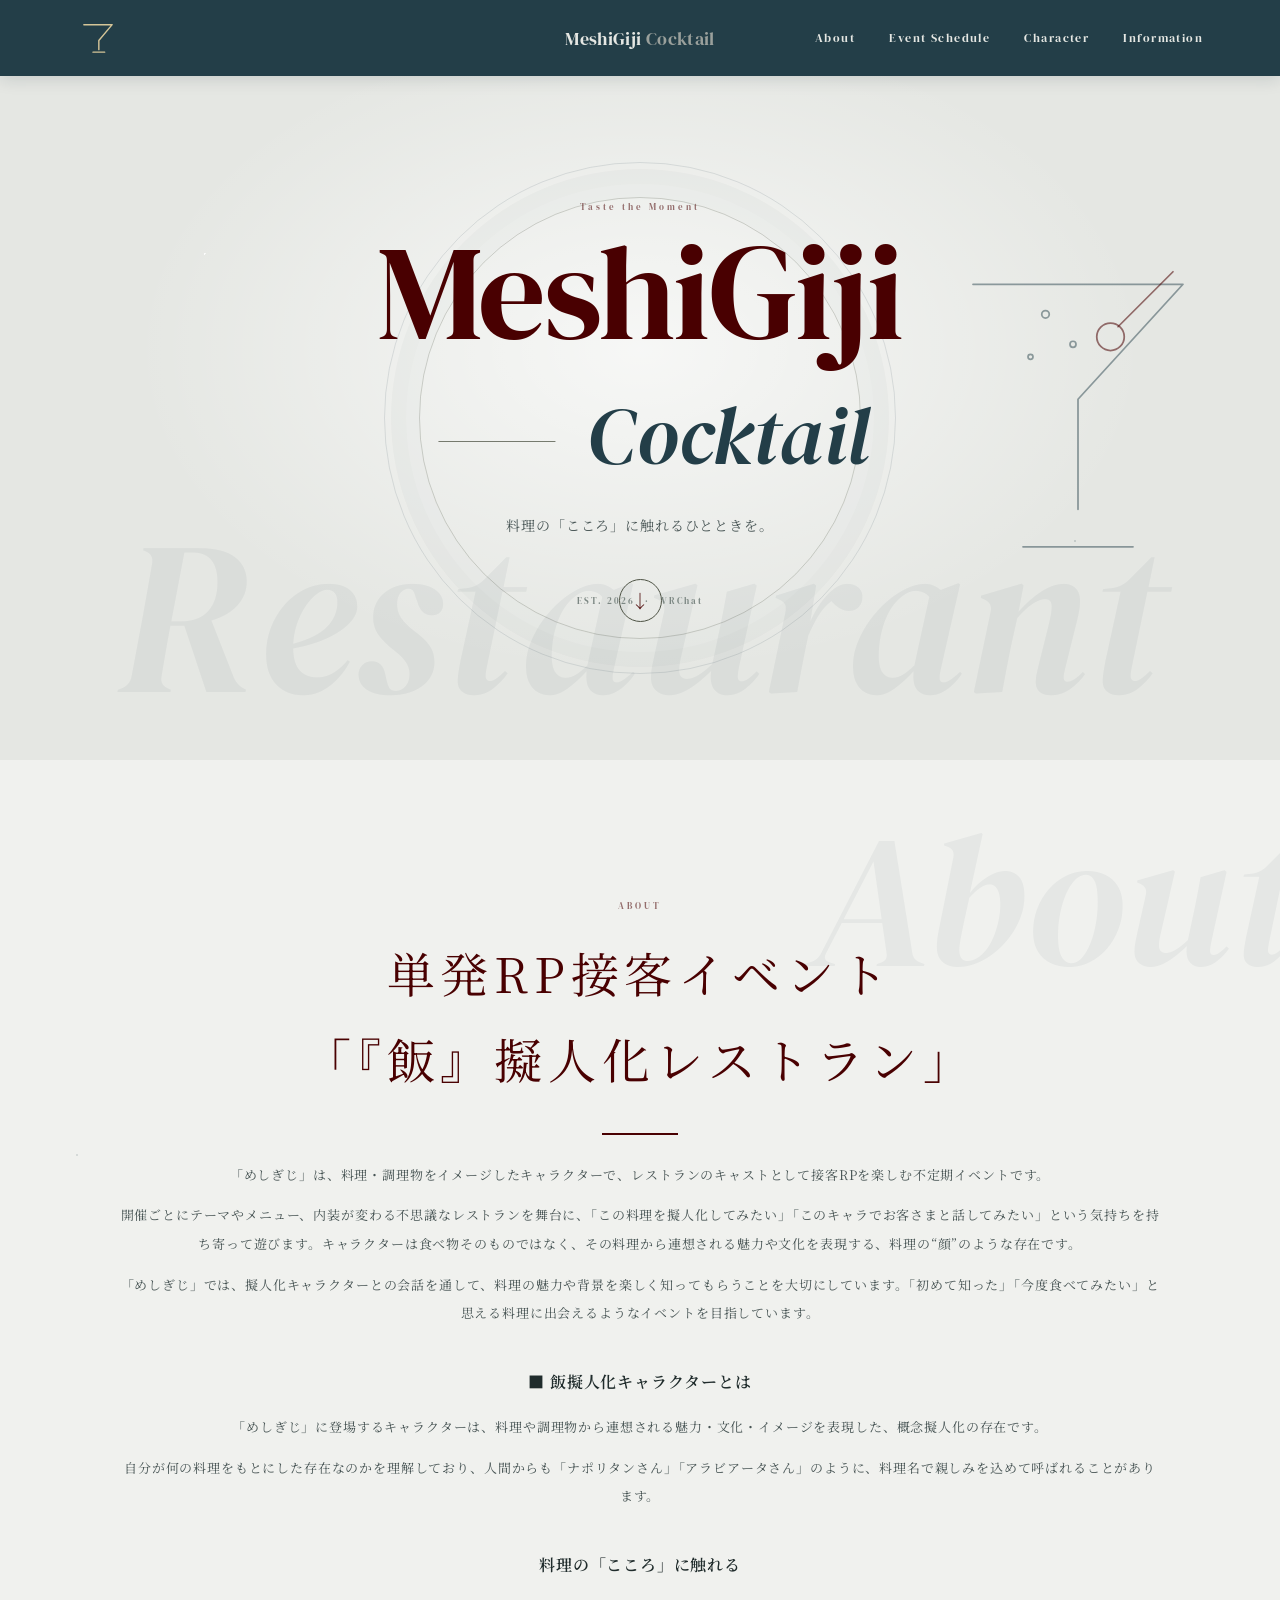
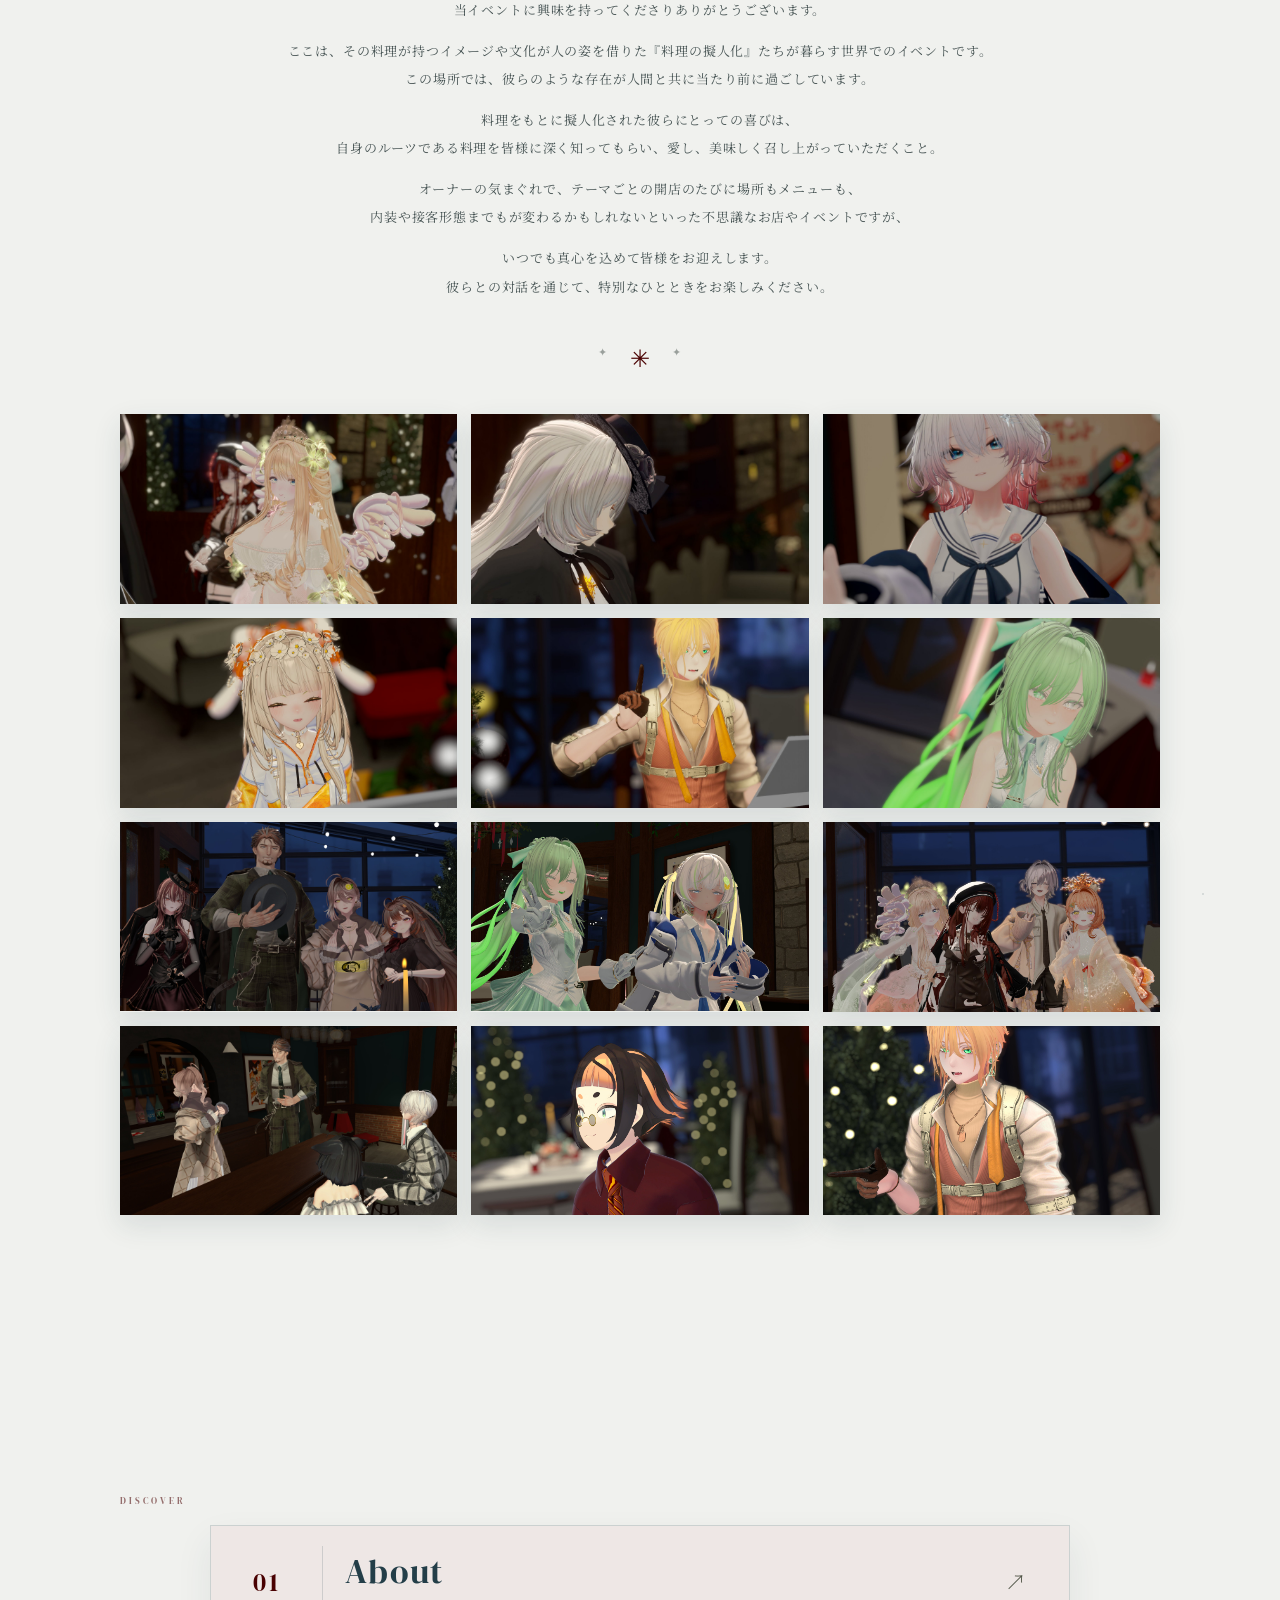
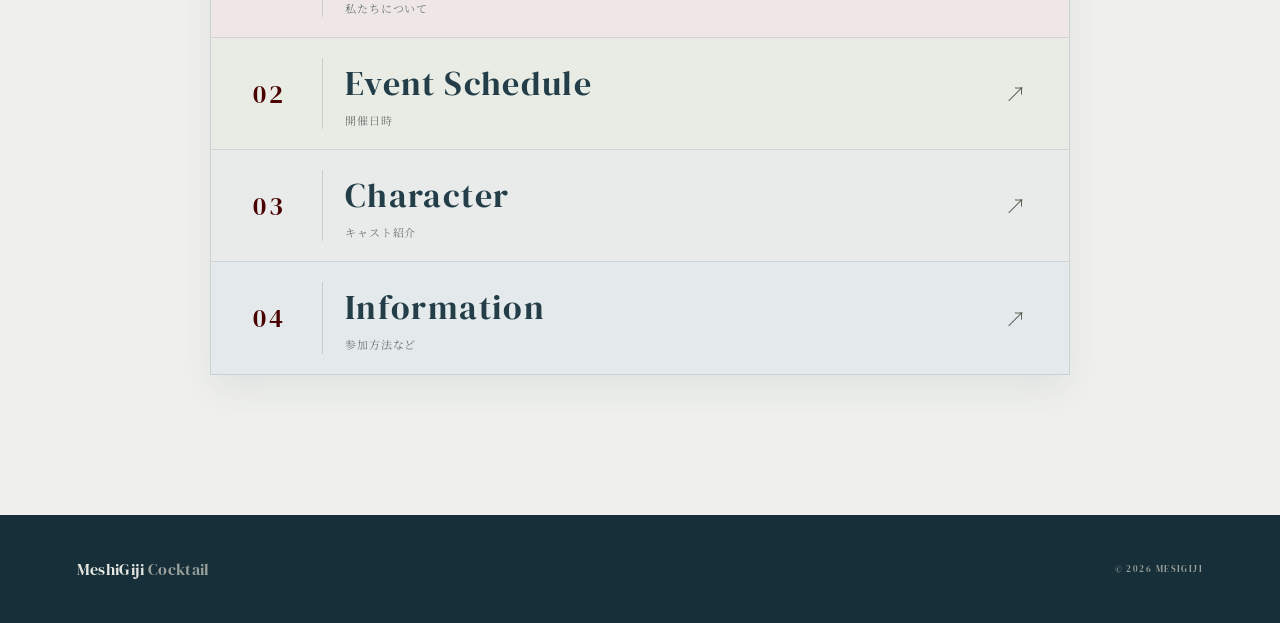
==== commit 49c8b3b4: "Add practice photos 07-12 to About gallery" ====
--- a/index.html
+++ b/index.html
@@ -9,7 +9,7 @@
   <link rel="preconnect" href="https://fonts.googleapis.com">
   <link rel="preconnect" href="https://fonts.gstatic.com" crossorigin>
   <link href="https://fonts.googleapis.com/css2?family=DM+Serif+Display:ital@0;1&family=Noto+Serif+JP:wght@400;500;600&display=swap" rel="stylesheet">
-  <link rel="stylesheet" href="style.css?v=20261111-2">
+  <link rel="stylesheet" href="style.css?v=20261108">
 </head>
 <body>
   <header class="site-header">
@@ -66,6 +66,12 @@
         <a class="profile-photo-link" href="assets/practice-04.jpg"><img src="assets/practice-04.jpg" alt="練習会の様子 4" loading="lazy"></a>
         <a class="profile-photo-link" href="assets/practice-05.jpg"><img src="assets/practice-05.jpg" alt="練習会の様子 5" loading="lazy"></a>
         <a class="profile-photo-link" href="assets/practice-06.jpg"><img src="assets/practice-06.jpg" alt="練習会の様子 6" loading="lazy"></a>
+        <a class="profile-photo-link" href="assets/practice-07.jpg"><img src="assets/practice-07.jpg" alt="練習会の様子 7" loading="lazy"></a>
+        <a class="profile-photo-link" href="assets/practice-08.jpg"><img src="assets/practice-08.jpg" alt="練習会の様子 8" loading="lazy"></a>
+        <a class="profile-photo-link" href="assets/practice-09.jpg"><img src="assets/practice-09.jpg" alt="練習会の様子 9" loading="lazy"></a>
+        <a class="profile-photo-link" href="assets/practice-10.jpg"><img src="assets/practice-10.jpg" alt="練習会の様子 10" loading="lazy"></a>
+        <a class="profile-photo-link" href="assets/practice-11.jpg"><img src="assets/practice-11.jpg" alt="練習会の様子 11" loading="lazy"></a>
+        <a class="profile-photo-link" href="assets/practice-12.jpg"><img src="assets/practice-12.jpg" alt="練習会の様子 12" loading="lazy"></a>
       </div>
     </section>
     <section class="page-links section" aria-label="サイト案内">
@@ -80,11 +86,7 @@
   </main>
   <footer class="site-footer"><a class="footer-brand" href="index.html">MeshiGiji <i>Cocktail</i></a><span>© 2026 MESIGIJI</span></footer>
   <dialog class="photo-lightbox" id="photo-lightbox" aria-label="画像拡大表示"><button class="lightbox-close" type="button" aria-label="閉じる">×</button><span class="lightbox-hint">ホイールで拡大 ・ ドラッグで移動</span><img src="assets/practice-01.jpg" alt="拡大画像"></dialog>
-    <div class="view-toggle" role="group" aria-label="表示モード切り替え">
-    <button type="button" data-view-set="pc" aria-pressed="false">PC</button>
-    <button type="button" data-view-set="sp" aria-pressed="false">携帯</button>
-  </div>
-<script src="script.js"></script>
+  <script src="script.js"></script>
 </body>
 </html>
 
--- a/style.css
+++ b/style.css
@@ -521,21 +521,25 @@
 
 /* ===== Cast jump bar — fixed bottom bar of round face icons ===== */
 /* Keep the page end clear of the fixed bar (character page only) */
-body:has(.cast-jumpbar) { padding-bottom: calc(72px + env(safe-area-inset-bottom, 0px)); }
+body:has(.cast-jumpbar) { padding-bottom: calc(108px + env(safe-area-inset-bottom, 0px)); }
 /* Jump targets: keep the whole title strip (eyebrow + name) in view */
 .character-title-strip h2 { scroll-margin-top: 128px; }
 .cast-jumpbar {
   position: fixed; left: 0; right: 0; bottom: 0; z-index: 60;
   display: flex; justify-content: center;
+}
+.cast-jumpbar::before {
+  content: ""; position: absolute; left: 0; right: 0; bottom: 0; height: 68px; z-index: -1;
   background: rgba(23, 47, 56, .9);
   -webkit-backdrop-filter: blur(10px) saturate(1.15); backdrop-filter: blur(10px) saturate(1.15);
   border-top: 1px solid rgba(213, 197, 152, .38);
   box-shadow: 0 -8px 28px rgba(13, 32, 39, .28);
 }
 .cast-jumpbar__track {
-  display: flex; align-items: center; gap: 10px;
-  max-width: 100%; overflow-x: auto; overflow-y: hidden;
-  padding: 11px 16px calc(11px + env(safe-area-inset-bottom, 0px));
+  display: flex; align-items: flex-end; gap: 10px;
+  max-width: 100%; height: calc(102px + env(safe-area-inset-bottom, 0px));
+  overflow-x: auto; overflow-y: hidden;
+  padding: 0 16px calc(11px + env(safe-area-inset-bottom, 0px));
   scrollbar-width: none; -ms-overflow-style: none;
   scroll-snap-type: x proximity;
   -webkit-overflow-scrolling: touch;
@@ -544,9 +548,12 @@
 .cast-jumpbar__item {
   flex: 0 0 auto; width: 46px; height: 46px; border-radius: 50%;
   scroll-snap-align: center;
-  transition: transform .16s ease;
+  transition: width .35s cubic-bezier(.34, 1.45, .64, 1), height .35s cubic-bezier(.34, 1.45, .64, 1), transform .35s cubic-bezier(.34, 1.45, .64, 1);
   -webkit-tap-highlight-color: transparent;
 }
+.cast-jumpbar__item.is-near { width: 54px; height: 54px; }
+.cast-jumpbar__item.is-active { width: 64px; height: 64px; transform: translateY(-5px); }
+.cast-jumpbar__item.is-active img { box-shadow: 0 0 0 2px #d5c598, 0 6px 16px rgba(0, 0, 0, .45); }
 .cast-jumpbar__item img {
   display: block; width: 100%; height: 100%; border-radius: 50%;
   box-shadow: 0 0 0 1px rgba(255, 255, 255, .28), 0 2px 8px rgba(0, 0, 0, .35);
@@ -570,7 +577,30 @@
 }
 .cast-jumpbar__tooltip.is-visible { opacity: 1; visibility: visible; transform: translate(-50%, 0); }
 @media (max-width: 640px) {
-  .cast-jumpbar__track { gap: 9px; padding-left: 12px; padding-right: 12px; }
+  .cast-jumpbar::before { height: 62px; }
+  .cast-jumpbar__track { gap: 9px; height: calc(86px + env(safe-area-inset-bottom, 0px)); padding-left: 12px; padding-right: 12px; padding-bottom: calc(10px + env(safe-area-inset-bottom, 0px)); }
+  .cast-jumpbar__item { width: 42px; height: 42px; }
+  .cast-jumpbar__item.is-near { width: 48px; height: 48px; }
+  .cast-jumpbar__item.is-active { width: 56px; height: 56px; }
+}
+@media (prefers-reduced-motion: reduce) {
+  .cast-jumpbar__item { transition: none; }
+}
+/* View-toggle forced modes keep the same jump-bar geometry */
+@media (min-width: 641px) {
+  html[data-view="sp"] .cast-jumpbar::before { height: 62px; }
+  html[data-view="sp"] .cast-jumpbar__track { height: calc(86px + env(safe-area-inset-bottom, 0px)); padding-bottom: calc(10px + env(safe-area-inset-bottom, 0px)); }
+  html[data-view="sp"] .cast-jumpbar__item { width: 42px; height: 42px; }
+  html[data-view="sp"] .cast-jumpbar__item.is-near { width: 48px; height: 48px; }
+  html[data-view="sp"] .cast-jumpbar__item.is-active { width: 56px; height: 56px; }
+  html[data-view="sp"] body:has(.cast-jumpbar) .view-toggle { bottom: 98px; }
+}
+@media (max-width: 640px) {
+  html[data-view="pc"] .cast-jumpbar::before { height: 68px; }
+  html[data-view="pc"] .cast-jumpbar__track { height: calc(102px + env(safe-area-inset-bottom, 0px)); padding-bottom: calc(11px + env(safe-area-inset-bottom, 0px)); }
+  html[data-view="pc"] .cast-jumpbar__item { width: 46px; height: 46px; }
+  html[data-view="pc"] .cast-jumpbar__item.is-near { width: 54px; height: 54px; }
+  html[data-view="pc"] .cast-jumpbar__item.is-active { width: 64px; height: 64px; }
 }
 
 /* jump bar live check 2026-11-11 */
@@ -584,7 +614,7 @@
   border: 1px solid rgba(213, 197, 152, .45); border-radius: 999px;
   box-shadow: 0 8px 24px rgba(13, 32, 39, .35);
 }
-body:has(.cast-jumpbar) .view-toggle { bottom: 86px; }
+body:has(.cast-jumpbar) .view-toggle { bottom: 114px; }
 .view-toggle button {
   appearance: none; border: 0; background: transparent; cursor: pointer;
   padding: 7px 14px; border-radius: 999px;
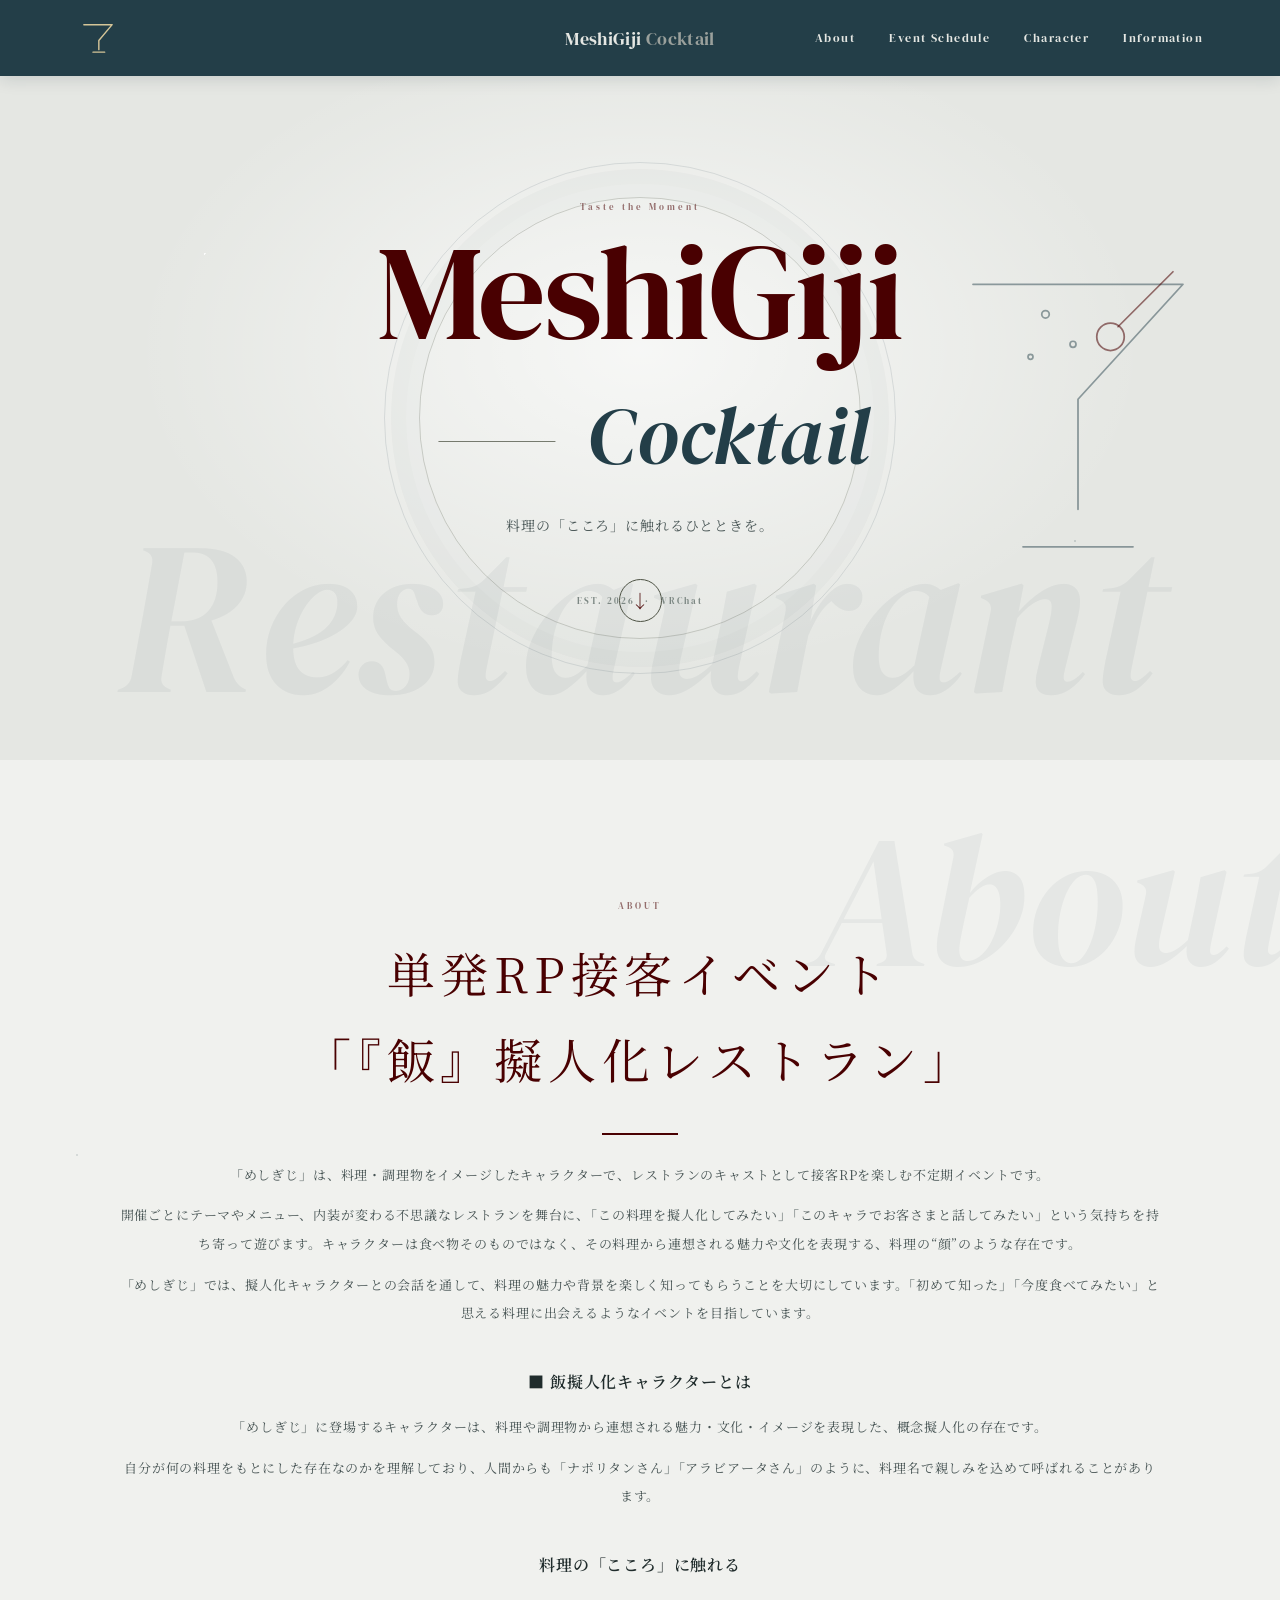
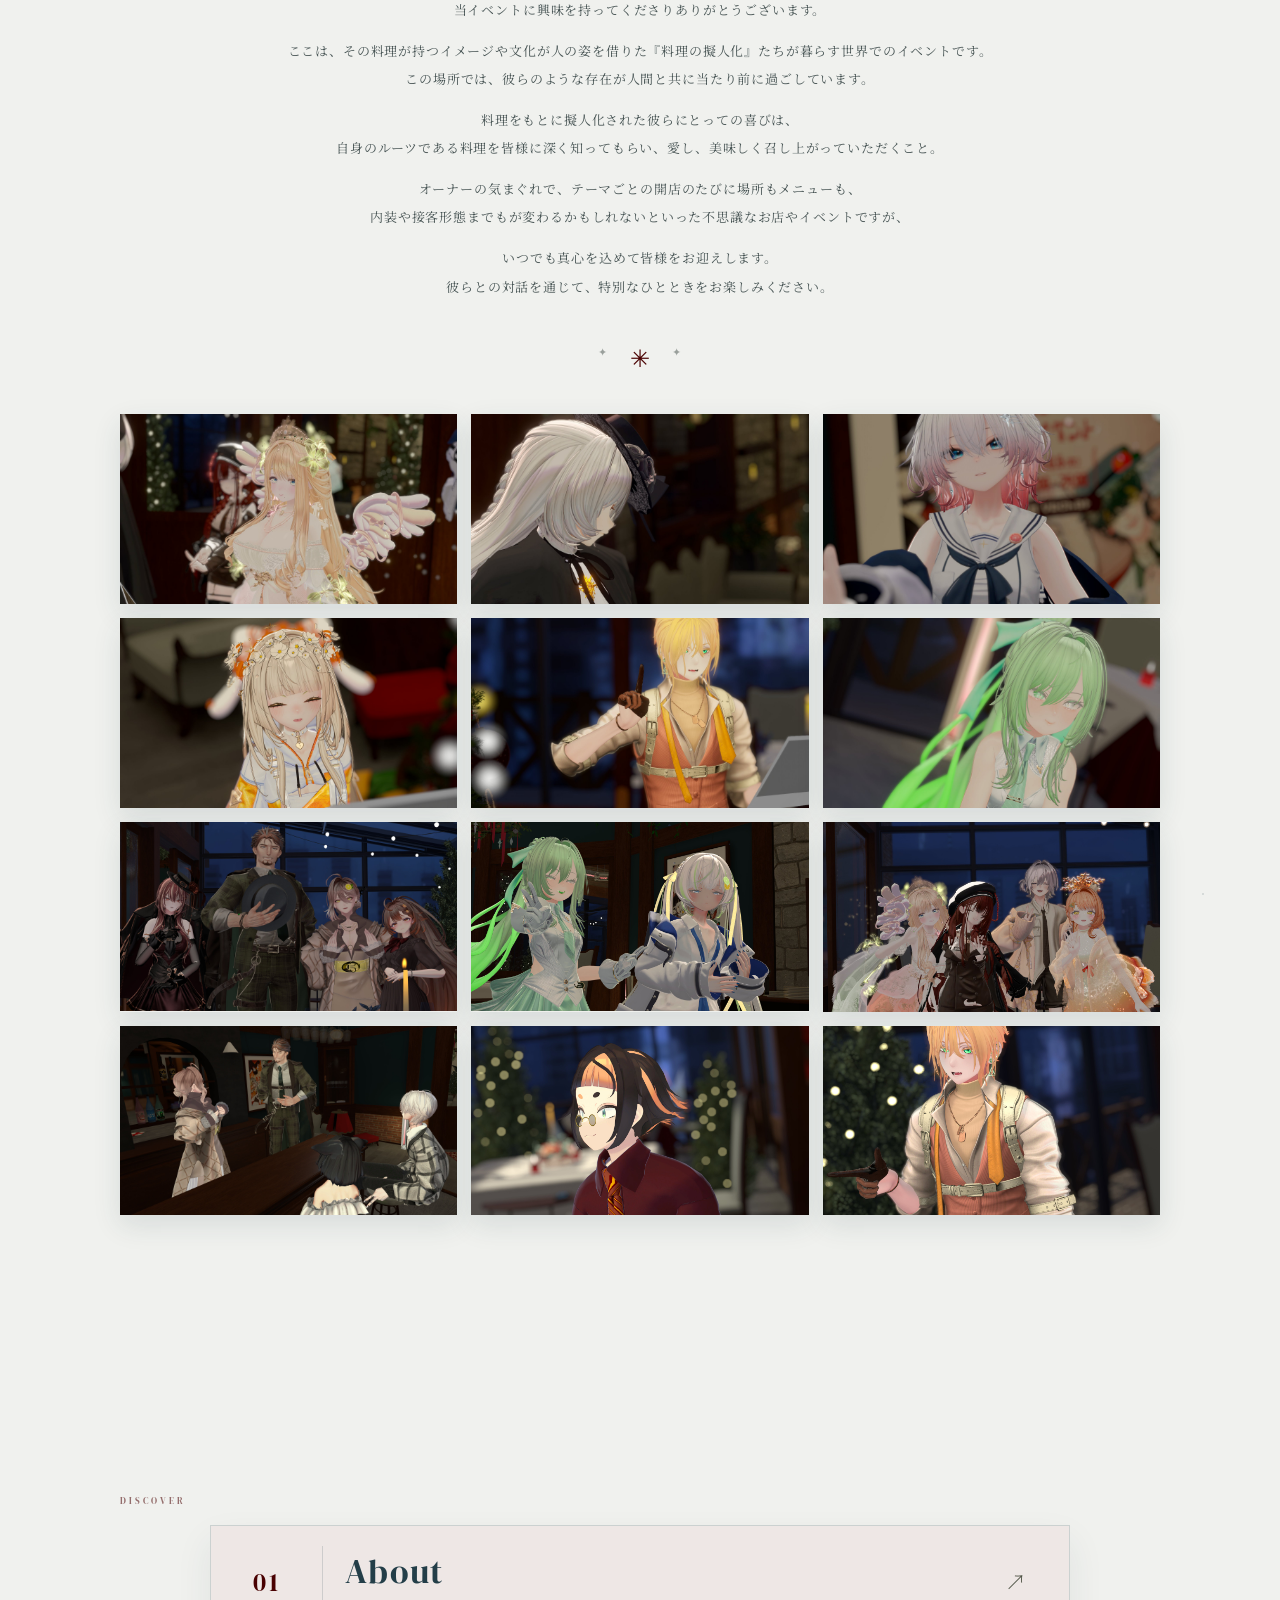
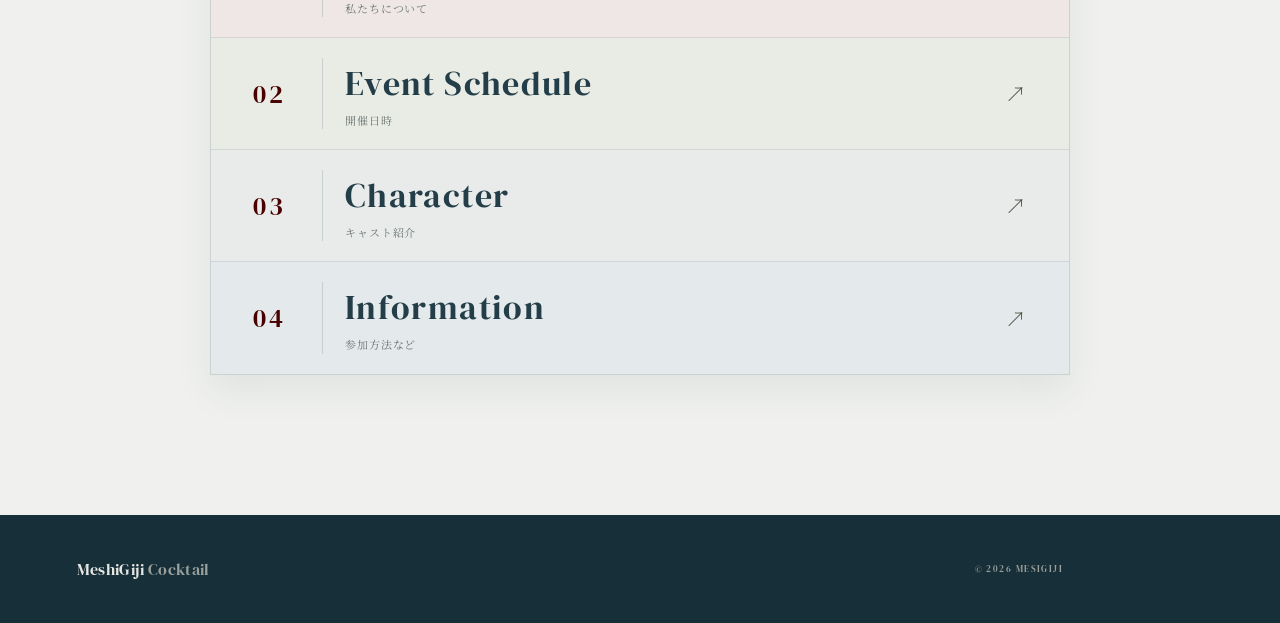
==== commit 09546c13: "Keep footer copyright clear of the view toggle pill" ====
--- a/index.html
+++ b/index.html
@@ -9,7 +9,7 @@
   <link rel="preconnect" href="https://fonts.googleapis.com">
   <link rel="preconnect" href="https://fonts.gstatic.com" crossorigin>
   <link href="https://fonts.googleapis.com/css2?family=DM+Serif+Display:ital@0;1&family=Noto+Serif+JP:wght@400;500;600&display=swap" rel="stylesheet">
-  <link rel="stylesheet" href="style.css?v=20261108">
+  <link rel="stylesheet" href="style.css?v=20261111-4">
 </head>
 <body>
   <header class="site-header">
--- a/style.css
+++ b/style.css
@@ -220,7 +220,7 @@
 .text-link span { font-size: 17px; }
 .site-footer { min-height: 108px; padding: 28px clamp(22px, 6vw, 96px); position: relative; display: flex; align-items: center; justify-content: space-between; color: var(--cream); background: #172f38; }
 .footer-brand { position: static; transform: none; font-size: 16px; }
-.site-footer > span { color: var(--mist); font: 9px var(--serif); letter-spacing: .16em; }
+.site-footer > span { color: var(--mist); font: 9px var(--serif); letter-spacing: .16em; margin-right: 140px; }
 
 /* Schedule and joining information */
 .schedule-content, .information-content { max-width: 1180px; margin: 0 auto; padding: clamp(64px, 9vw, 120px) clamp(24px, 7vw, 100px); }
@@ -289,7 +289,7 @@
   .closing::after { right: 4%; bottom: 22px; }
   .site-footer { min-height: 96px; }
   .footer-brand { font-size: 14px; }
-  .site-footer > span { font-size: 8px; }
+  .site-footer > span { font-size: 8px; margin-right: 132px; }
   .layer-link { min-height: 98px; padding: 17px 18px; grid-template-columns: 42px 1fr 24px; gap: 12px; }
   .layer-link:hover { padding-left: 22px; }
   .layer-index { font-size: 14px; }
@@ -737,7 +737,7 @@
   html[data-view="pc"] .closing::after { right: 8%; bottom: 40px; }
   html[data-view="pc"] .site-footer { min-height: 108px; }
   html[data-view="pc"] .footer-brand { font-size: 16px; }
-  html[data-view="pc"] .site-footer > span { font-size: medium; }
+  html[data-view="pc"] .site-footer > span { font-size: medium; margin-right: 140px; }
   html[data-view="pc"] .layer-link { min-height: 112px; padding: 20px clamp(20px, 4vw, 42px); grid-template-columns: 70px 1fr 30px; gap: 22px; }
   html[data-view="pc"] .layer-link:hover { padding-left: clamp(25px, 4.5vw, 48px); }
   html[data-view="pc"] .layer-index { font-size: medium; }
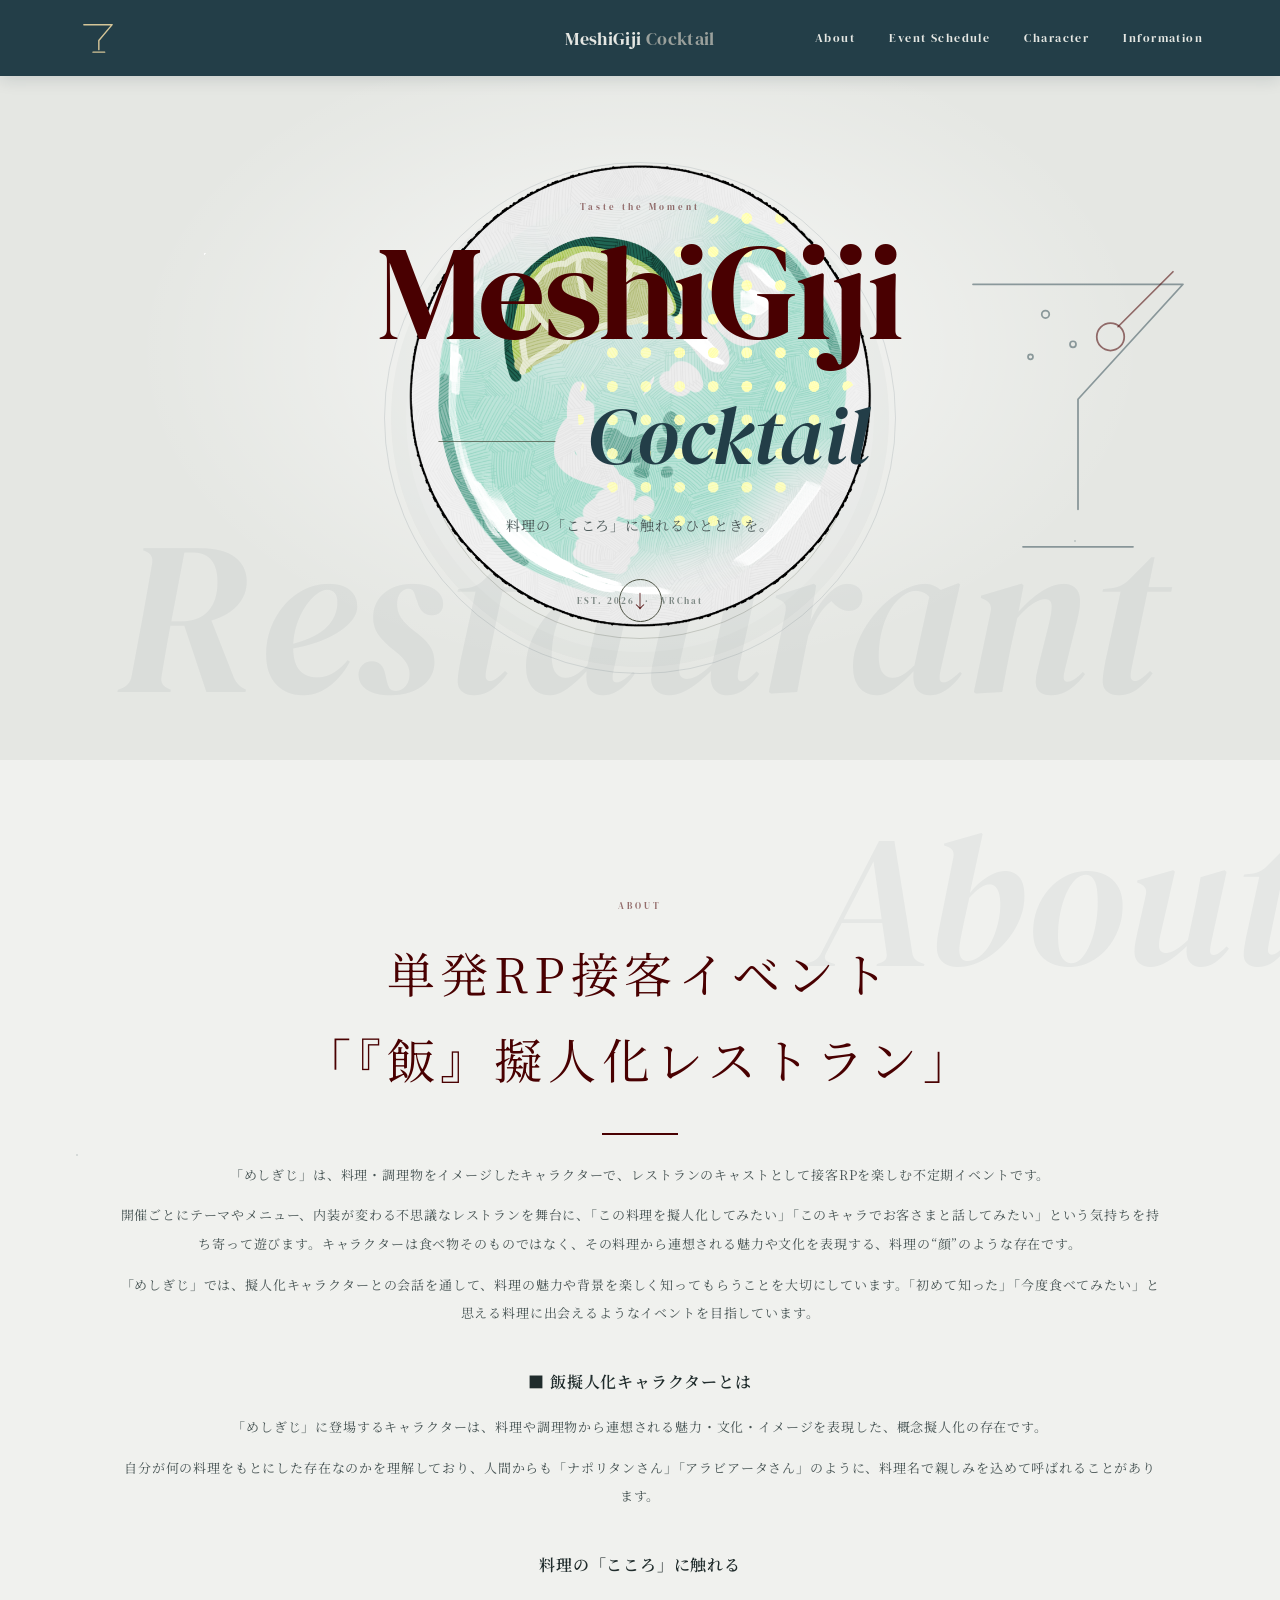
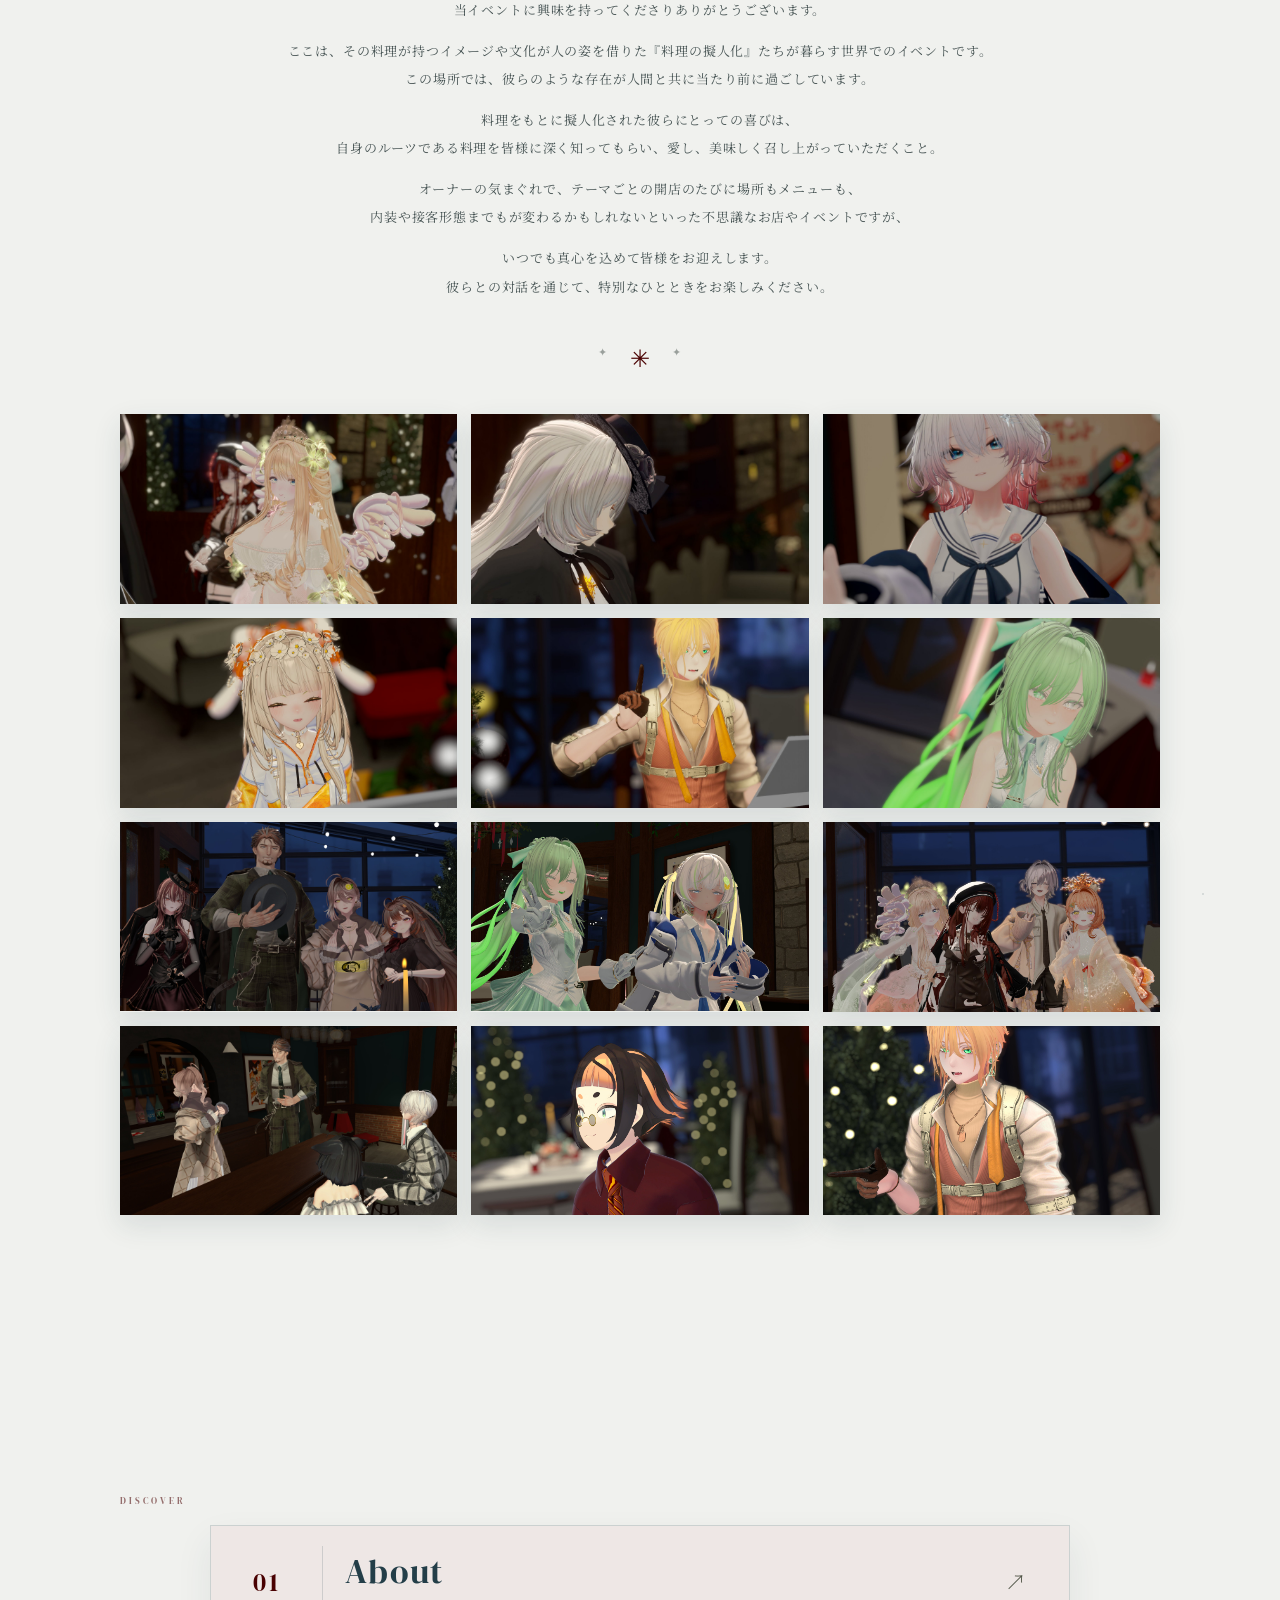
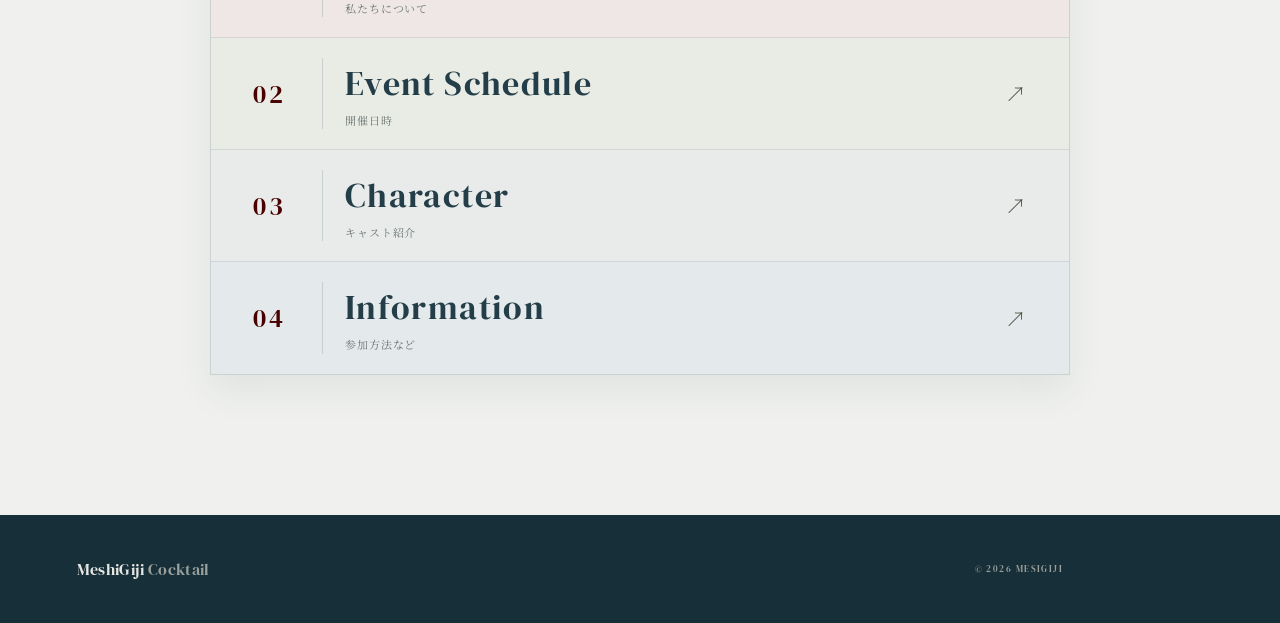
==== commit 960fad74: "Show hero circle illustration on the top page" ====
--- a/index.html
+++ b/index.html
@@ -9,7 +9,7 @@
   <link rel="preconnect" href="https://fonts.googleapis.com">
   <link rel="preconnect" href="https://fonts.gstatic.com" crossorigin>
   <link href="https://fonts.googleapis.com/css2?family=DM+Serif+Display:ital@0;1&family=Noto+Serif+JP:wght@400;500;600&display=swap" rel="stylesheet">
-  <link rel="stylesheet" href="style.css?v=20261111-4">
+  <link rel="stylesheet" href="style.css?v=20261111-5">
 </head>
 <body>
   <header class="site-header">
@@ -27,6 +27,7 @@
   <main id="top">
     <section class="hero" aria-labelledby="hero-title">
       <div class="hero-watermark" aria-hidden="true">Restaurant</div>
+      <img class="hero-circle" src="assets/hero-circle.png" alt="" aria-hidden="true" width="1000" height="1000">
       <svg class="hero-glass" viewBox="0 0 200 250" aria-hidden="true" focusable="false" fill="none" stroke="rgba(35,62,72,.48)" stroke-width="1.4" stroke-linecap="round" stroke-linejoin="round">
         <path d="M16 28h168l-84 92v88m-44 30h88" />
         <path class="glass-accent" d="M132 62l44-44" stroke="rgba(73,0,1,.55)" />
--- a/style.css
+++ b/style.css
@@ -406,6 +406,10 @@
   pointer-events: none;
 }
 .hero-glass .glass-accent { stroke: rgba(73,0,1,.55); }
+.hero-circle {
+  position: absolute; left: 50%; top: 50%; transform: translate(-50%, -54%); z-index: 0;
+  width: min(560px, 92vw); height: auto; pointer-events: none;
+}
 .hero .eyebrow, .hero h1, .hero-copy, .hero .round-link, .hero .hero-note { position: relative; z-index: 1; }
 h1.logotype { margin-bottom: 32px; font-size: clamp(58px, 10.5vw, 134px); line-height: .92; letter-spacing: -.015em; }
 h1.logotype .logo-main { display: block; color: var(--wine); font-size: 1em; font-style: normal; }
@@ -492,6 +496,7 @@
   h1.logotype { font-size: clamp(52px, 15vw, 76px); }
   h1.logotype .logo-sub { transform: translateX(.8em); }
   .hero-glass { width: 118px; right: -28px; opacity: .55; }
+  .hero-circle { width: min(400px, 94vw); }
   .hero-watermark { font-size: 25vw; bottom: 9%; }
   .intro::before { font-size: 104px; top: 26px; }
   .subpage-heading { min-height: 300px; }
@@ -697,6 +702,7 @@
   html[data-view="sp"] h1.logotype { font-size: clamp(52px, 15vw, 76px); }
   html[data-view="sp"] h1.logotype .logo-sub { transform: translateX(.8em); }
   html[data-view="sp"] .hero-glass { width: 118px; right: -28px; opacity: .55; }
+  html[data-view="sp"] .hero-circle { width: min(400px, 94vw); }
   html[data-view="sp"] .hero-watermark { font-size: 25vw; bottom: 9%; }
   html[data-view="sp"] .intro::before { font-size: 104px; top: 26px; }
   html[data-view="sp"] .subpage-heading { min-height: 300px; }
@@ -783,6 +789,7 @@
   html[data-view="pc"] h1.logotype { font-size: clamp(58px, 10.5vw, 134px); }
   html[data-view="pc"] h1.logotype .logo-sub { transform: translateX(1.1em); }
   html[data-view="pc"] .hero-glass { width: clamp(150px, 20vw, 250px); right: clamp(2%, 6vw, 9%); opacity: 1; }
+  html[data-view="pc"] .hero-circle { width: min(560px, 92vw); }
   html[data-view="pc"] .hero-watermark { font-size: medium; bottom: auto; }
   html[data-view="pc"] .intro::before { font-size: medium; top: 44px; }
   html[data-view="pc"] .subpage-heading { min-height: 380px; }
